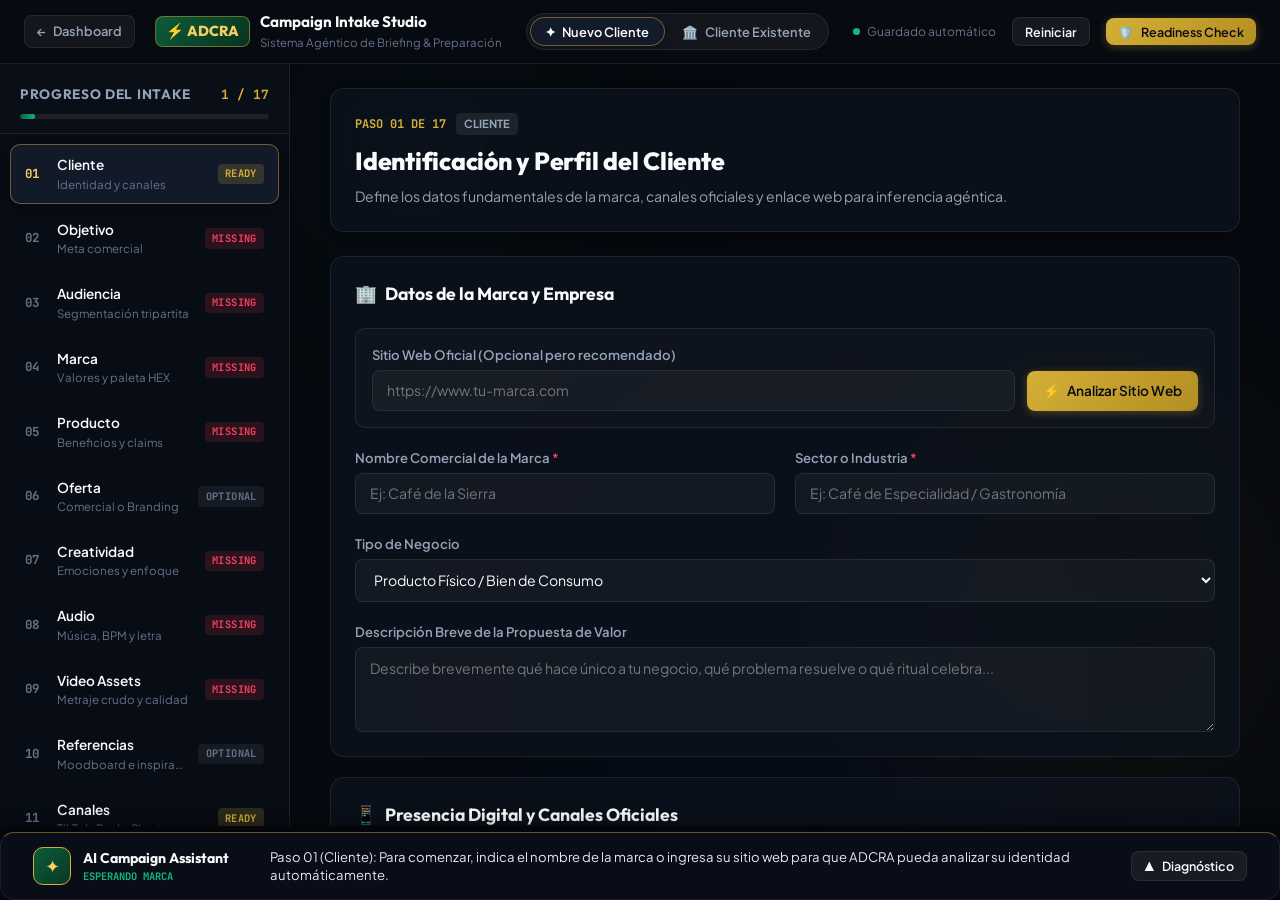
==== web/intake.html @ 102d0109 "feat(adcra): initial release v1.0.0-gold + Campaign Intake Studio FASE UI-01" ====
<!DOCTYPE html>
<html lang="es">
<head>
  <meta charset="UTF-8">
  <meta name="viewport" content="width=device-width, initial-scale=1.0">
  <title>ADCRA — Campaign Intake Studio</title>
  <meta name="description" content="Sistema inteligente de onboarding, briefing y preparación de campañas publicitarias de ADCRA.">
  <link rel="preconnect" href="https://fonts.googleapis.com">
  <link rel="preconnect" href="https://fonts.gstatic.com" crossorigin>
  <link href="https://fonts.googleapis.com/css2?family=Outfit:wght@400;500;600;700;800&family=Plus+Jakarta+Sans:wght@300;400;500;600;700&family=JetBrains+Mono:wght@400;500;600&display=swap" rel="stylesheet">
  <link rel="stylesheet" href="intake.css">
</head>
<body class="intake-body dark-theme">
  <!-- Ambient Glow Effects -->
  <div class="ambient-glow glow-green"></div>
  <div class="ambient-glow glow-gold"></div>
  <div class="ambient-glow glow-blue"></div>

  <!-- Studio Top Navigation Header -->
  <header class="intake-header" id="intakeHeader">
    <div class="header-left">
      <a href="/" class="btn-back-nav" title="Volver al Dashboard Mission Control">
        <span class="btn-icon">←</span> Dashboard
      </a>
      <div class="intake-brand">
        <div class="brand-badge">⚡ ADCRA</div>
        <div class="brand-text">
          <span class="studio-title">Campaign Intake Studio</span>
          <span class="studio-sub">Sistema Agéntico de Briefing & Preparación</span>
        </div>
      </div>
    </div>

    <div class="header-center">
      <div class="mode-selector-pill" id="clientModeSelector">
        <button class="mode-btn active" id="btnModeNewClient" data-mode="NEW_CLIENT">
          <span class="mode-icon">✦</span> Nuevo Cliente
        </button>
        <button class="mode-btn" id="btnModeExistingClient" data-mode="EXISTING_CLIENT">
          <span class="mode-icon">🏛️</span> Cliente Existente
        </button>
      </div>
    </div>

    <div class="header-right">
      <div class="autosave-status autosave-badge" id="autosaveBadge">
        <span class="autosave-dot"></span>
        <span class="autosave-text" id="autosaveText">Guardado automático</span>
      </div>
      <button class="btn btn-secondary btn-sm" id="btnResetDraft" title="Reiniciar borrador actual">
        Reiniciar
      </button>
      <button class="btn btn-primary btn-sm" id="btnPreflightHeader" title="Ejecutar diagnóstico pre-flight">
        <span class="btn-icon">🛡️</span> Readiness Check
      </button>
    </div>
  </header>

  <!-- Main Three-Zone Spatial Layout -->
  <div class="intake-app-container">

    <!-- ZONE 1: CAMPAIGN PROGRESS (SIDEBAR) -->
    <aside class="sidebar-progress campaign-progress" id="sidebarProgress">
      <div class="progress-header">
        <div class="progress-title-row">
          <span class="progress-title">Progreso del Intake</span>
          <span class="progress-count" id="progressStepCount">1 / 17</span>
        </div>
        <div class="progress-bar-track">
          <div class="progress-bar-fill" id="progressBarFill" style="width: 6%;"></div>
        </div>
      </div>

      <!-- 17 Sequential Campaign Steps -->
      <nav class="steps-nav" id="stepsNav">
        <div class="step-item active" data-step="1" id="stepItem1">
          <div class="step-number">01</div>
          <div class="step-info">
            <span class="step-name">Cliente</span>
            <span class="step-sub">Identidad y canales</span>
          </div>
          <span class="step-status status-ready" id="stepBadge1">READY</span>
        </div>

        <div class="step-item" data-step="2" id="stepItem2">
          <div class="step-number">02</div>
          <div class="step-info">
            <span class="step-name">Objetivo</span>
            <span class="step-sub">Meta comercial</span>
          </div>
          <span class="step-status status-missing" id="stepBadge2">MISSING</span>
        </div>

        <div class="step-item" data-step="3" id="stepItem3">
          <div class="step-number">03</div>
          <div class="step-info">
            <span class="step-name">Audiencia</span>
            <span class="step-sub">Segmentación tripartita</span>
          </div>
          <span class="step-status status-missing" id="stepBadge3">MISSING</span>
        </div>

        <div class="step-item" data-step="4" id="stepItem4">
          <div class="step-number">04</div>
          <div class="step-info">
            <span class="step-name">Marca</span>
            <span class="step-sub">Valores y paleta HEX</span>
          </div>
          <span class="step-status status-missing" id="stepBadge4">MISSING</span>
        </div>

        <div class="step-item" data-step="5" id="stepItem5">
          <div class="step-number">05</div>
          <div class="step-info">
            <span class="step-name">Producto</span>
            <span class="step-sub">Beneficios y claims</span>
          </div>
          <span class="step-status status-missing" id="stepBadge5">MISSING</span>
        </div>

        <div class="step-item" data-step="6" id="stepItem6">
          <div class="step-number">06</div>
          <div class="step-info">
            <span class="step-name">Oferta</span>
            <span class="step-sub">Comercial o Branding</span>
          </div>
          <span class="step-status status-optional" id="stepBadge6">OPTIONAL</span>
        </div>

        <div class="step-item" data-step="7" id="stepItem7">
          <div class="step-number">07</div>
          <div class="step-info">
            <span class="step-name">Creatividad</span>
            <span class="step-sub">Emociones y enfoque</span>
          </div>
          <span class="step-status status-missing" id="stepBadge7">MISSING</span>
        </div>

        <div class="step-item" data-step="8" id="stepItem8">
          <div class="step-number">08</div>
          <div class="step-info">
            <span class="step-name">Audio</span>
            <span class="step-sub">Música, BPM y letra</span>
          </div>
          <span class="step-status status-missing" id="stepBadge8">MISSING</span>
        </div>

        <div class="step-item" data-step="9" id="stepItem9">
          <div class="step-number">09</div>
          <div class="step-info">
            <span class="step-name">Video Assets</span>
            <span class="step-sub">Metraje crudo y calidad</span>
          </div>
          <span class="step-status status-missing" id="stepBadge9">MISSING</span>
        </div>

        <div class="step-item" data-step="10" id="stepItem10">
          <div class="step-number">10</div>
          <div class="step-info">
            <span class="step-name">Referencias</span>
            <span class="step-sub">Moodboard e inspiración</span>
          </div>
          <span class="step-status status-optional" id="stepBadge10">OPTIONAL</span>
        </div>

        <div class="step-item" data-step="11" id="stepItem11">
          <div class="step-number">11</div>
          <div class="step-info">
            <span class="step-name">Canales</span>
            <span class="step-sub">TikTok, Reels, Shorts</span>
          </div>
          <span class="step-status status-ready" id="stepBadge11">READY</span>
        </div>

        <div class="step-item" data-step="12" id="stepItem12">
          <div class="step-number">12</div>
          <div class="step-info">
            <span class="step-name">Duración</span>
            <span class="step-sub">15s, 30s o sugerida</span>
          </div>
          <span class="step-status status-ready" id="stepBadge12">READY</span>
        </div>

        <div class="step-item" data-step="13" id="stepItem13">
          <div class="step-number">13</div>
          <div class="step-info">
            <span class="step-name">CTA</span>
            <span class="step-sub">Llamado a la acción</span>
          </div>
          <span class="step-status status-missing" id="stepBadge13">MISSING</span>
        </div>

        <div class="step-item" data-step="14" id="stepItem14">
          <div class="step-number">14</div>
          <div class="step-info">
            <span class="step-name">Restricciones</span>
            <span class="step-sub">Brand safety y legal</span>
          </div>
          <span class="step-status status-optional" id="stepBadge14">OPTIONAL</span>
        </div>

        <div class="step-item" data-step="15" id="stepItem15">
          <div class="step-number">15</div>
          <div class="step-info">
            <span class="step-name">Presupuesto</span>
            <span class="step-sub">Medios e IA (opcional)</span>
          </div>
          <span class="step-status status-optional" id="stepBadge15">OPTIONAL</span>
        </div>

        <div class="step-item" data-step="16" id="stepItem16">
          <div class="step-number">16</div>
          <div class="step-info">
            <span class="step-name">Automatización</span>
            <span class="step-sub">Nivel de autonomía IA</span>
          </div>
          <span class="step-status status-ready" id="stepBadge16">READY</span>
        </div>

        <div class="step-item" data-step="17" id="stepItem17">
          <div class="step-number">17</div>
          <div class="step-info">
            <span class="step-name">Aprobación</span>
            <span class="step-sub">Puntos de control y Readiness</span>
          </div>
          <span class="step-status status-missing" id="stepBadge17">MISSING</span>
        </div>
      </nav>
    </aside>

    <!-- ZONE 2: MAIN WORKSPACE -->
    <main class="main-workspace" id="mainWorkspace">
      <!-- Workspace Header (Dynamic) -->
      <div class="workspace-header glass-panel">
        <div class="step-indicator-row">
          <span class="step-tag" id="currentStepTag">Paso 01 de 17</span>
          <span class="step-category-pill" id="currentCategoryPill">CLIENTE</span>
        </div>
        <h1 class="workspace-title" id="currentStepTitle">Identificación y Perfil del Cliente</h1>
        <p class="workspace-desc" id="currentStepDesc">Define los datos fundamentales de la marca, enlaces web y canales oficiales para iniciar la inferencia agéntica de identidad.</p>
      </div>

      <!-- Step Content Dynamic Container -->
      <div class="step-content-area" id="stepContentArea">
        <!-- Contenido dinámico inyectado por intake.js según el paso activo -->
      </div>

      <!-- Workspace Footer Navigation -->
      <footer class="workspace-footer glass-panel">
        <button class="btn btn-secondary" id="btnStepPrev" disabled>
          <span class="btn-icon">←</span> Anterior
        </button>
        <div class="footer-center-info">
          <span class="info-tag" id="footerStepIndicator">Paso 1: Cliente</span>
        </div>
        <button class="btn btn-primary" id="btnStepNext">
          Siguiente <span class="btn-icon">→</span>
        </button>
      </footer>
    </main>

  </div>

  <!-- ZONE 3: AI CAMPAIGN ASSISTANT (CONTEXTUAL BOTTOM BAR) -->
  <aside class="ai-assistant-bar glass-panel" id="aiAssistantBar">
    <div class="assistant-lead">
      <div class="assistant-avatar">
        <span class="avatar-sparkle">✦</span>
      </div>
      <div class="assistant-label">
        <span class="assistant-title">AI Campaign Assistant</span>
        <span class="assistant-badge" id="assistantBadgeStatus">MONITORING</span>
      </div>
    </div>

    <div class="assistant-message-box" id="assistantMessageBox">
      <p class="assistant-text" id="assistantText">
        Bienvenido al Campaign Intake Studio. Introduce el nombre de la marca o la URL de su sitio web para que ADCRA comience a inferir colores, tono y propuesta de valor automáticamente.
      </p>
    </div>

    <div class="assistant-actions" id="assistantActions">
      <button class="btn btn-secondary btn-sm" id="btnAssistantAction1" style="display: none;">
        Acción Rápida
      </button>
      <button class="btn btn-secondary btn-sm" id="btnToggleAssistantDrawer" title="Ver diagnóstico detallado">
        <span class="btn-icon">▲</span> Diagnóstico
      </button>
    </div>
  </aside>

  <!-- Diagnostic Drawer Overlay (Expandable) -->
  <div class="diagnostic-drawer glass-panel" id="diagnosticDrawer">
    <div class="drawer-header">
      <h3 class="drawer-title">Diagnóstico Agéntico en Tiempo Real</h3>
      <button class="btn-close" id="btnCloseDrawer">&times;</button>
    </div>
    <div class="drawer-body" id="drawerBody">
      <div class="diagnostic-stat-row">
        <div class="diag-stat">
          <span class="stat-num text-emerald" id="diagCountReady">1</span>
          <span class="stat-label">Completados</span>
        </div>
        <div class="diag-stat">
          <span class="stat-num text-gold" id="diagCountWarnings">0</span>
          <span class="stat-label">Advertencias</span>
        </div>
        <div class="diag-stat">
          <span class="stat-num text-rose" id="diagCountBlockers">1</span>
          <span class="stat-label">Bloqueantes</span>
        </div>
      </div>
      <div class="diag-issues-list" id="diagIssuesList">
        <!-- Lista de issues detectados por el asistente -->
      </div>
    </div>
  </div>

  <!-- Toast Notification Container -->
  <div class="toast-container" id="toastContainer"></div>

  <!-- Main JavaScript App -->
  <script src="intake.js"></script>
</body>
</html>
---- web/intake.css ----
/* ==========================================================================
   ADCRA CAMPAIGN INTAKE STUDIO — DESIGN SYSTEM & LAYOUT BASE (FASE UI-01)
   Layout Espacial Tripartito con Glassmorphism Dark-Mode
   ========================================================================== */

:root {
  /* Brand Tokens — ADCRA & Locos Materos */
  --color-mate-green: #0D5C3A;
  --color-mate-light: #168052;
  --color-yerba-gold: #D4AF37;
  --color-gold-bright: #F5D061;
  --color-emerald: #10B981;
  --color-blue: #3B82F6;
  --color-purple: #8B5CF6;
  --color-rose: #F43F5E;
  --color-amber: #F59E0B;

  /* Surfaces & Dark Mode */
  --bg-base: #06090F;
  --bg-surface: rgba(13, 19, 30, 0.75);
  --bg-surface-elevated: rgba(20, 29, 46, 0.85);
  --bg-card: rgba(16, 24, 38, 0.65);
  --border-subtle: rgba(255, 255, 255, 0.08);
  --border-gold: rgba(212, 175, 55, 0.45);
  --border-emerald: rgba(16, 185, 129, 0.4);
  --border-rose: rgba(244, 63, 94, 0.4);

  /* Typography */
  --font-primary: 'Plus Jakarta Sans', -apple-system, BlinkMacSystemFont, sans-serif;
  --font-heading: 'Outfit', sans-serif;
  --font-mono: 'JetBrains Mono', monospace;

  /* Text Colors */
  --text-main: #F8FAFC;
  --text-muted: #94A3B8;
  --text-dim: #64748B;

  /* Shadows & Glassmorphism */
  --glass-blur: blur(16px);
  --glass-blur-deep: blur(24px);
  --shadow-sm: 0 4px 14px rgba(0, 0, 0, 0.35);
  --shadow-md: 0 8px 24px rgba(0, 0, 0, 0.5);

  /* Transitions */
  --transition-fast: 150ms cubic-bezier(0.4, 0, 0.2, 1);
  --transition-base: 250ms cubic-bezier(0.4, 0, 0.2, 1);
}

/* Reset */
*, *::before, *::after {
  box-sizing: border-box;
  margin: 0;
  padding: 0;
}

body.intake-body {
  background-color: var(--bg-base);
  color: var(--text-main);
  font-family: var(--font-primary);
  line-height: 1.5;
  height: 100vh;
  display: flex;
  flex-direction: column;
  overflow: hidden;
  position: relative;
  -webkit-font-smoothing: antialiased;
}

/* Ambient Glow Orbs */
.ambient-glow {
  position: fixed;
  border-radius: 50%;
  filter: blur(120px);
  pointer-events: none;
  z-index: 0;
  opacity: 0.12;
}
.glow-green {
  top: -80px;
  left: 15%;
  width: 450px;
  height: 450px;
  background: radial-gradient(circle, var(--color-mate-green), transparent 70%);
}
.glow-gold {
  top: 40%;
  right: -50px;
  width: 500px;
  height: 500px;
  background: radial-gradient(circle, var(--color-yerba-gold), transparent 70%);
}
.glow-blue {
  bottom: -60px;
  left: 40%;
  width: 550px;
  height: 550px;
  background: radial-gradient(circle, #1E40AF, transparent 70%);
}

/* Glass Panel Utility */
.glass-panel {
  background: var(--bg-surface);
  backdrop-filter: var(--glass-blur);
  -webkit-backdrop-filter: var(--glass-blur);
  border: 1px solid var(--border-subtle);
  border-radius: 14px;
  box-shadow: var(--shadow-sm);
  position: relative;
  z-index: 1;
}

/* ==========================================================================
   TOP BAR / HEADER
   ========================================================================== */
.intake-header {
  height: 64px;
  display: flex;
  align-items: center;
  justify-content: space-between;
  padding: 0 1.5rem;
  background: rgba(8, 12, 18, 0.9);
  backdrop-filter: var(--glass-blur-deep);
  border-bottom: 1px solid var(--border-subtle);
  z-index: 50;
  flex-shrink: 0;
}

.header-left {
  display: flex;
  align-items: center;
  gap: 1.25rem;
}
.btn-back-nav {
  display: inline-flex;
  align-items: center;
  gap: 0.4rem;
  padding: 0.35rem 0.75rem;
  border-radius: 8px;
  background: rgba(255, 255, 255, 0.05);
  border: 1px solid var(--border-subtle);
  color: var(--text-muted);
  text-decoration: none;
  font-size: 0.8rem;
  font-weight: 600;
  transition: all var(--transition-fast);
}
.btn-back-nav:hover {
  background: rgba(255, 255, 255, 0.1);
  color: var(--text-main);
  border-color: rgba(255, 255, 255, 0.2);
}

.intake-brand {
  display: flex;
  align-items: center;
  gap: 0.65rem;
}
.brand-badge {
  background: linear-gradient(135deg, var(--color-mate-green), #07331F);
  border: 1px solid var(--border-gold);
  padding: 0.25rem 0.6rem;
  border-radius: 8px;
  font-family: var(--font-heading);
  font-weight: 800;
  font-size: 0.9rem;
  color: var(--color-gold-bright);
}
.brand-text {
  display: flex;
  flex-direction: column;
}
.studio-title {
  font-family: var(--font-heading);
  font-weight: 700;
  font-size: 0.95rem;
  color: var(--text-main);
}
.studio-sub {
  font-size: 0.72rem;
  color: var(--text-dim);
}

/* Mode Selector Pill */
.mode-selector-pill {
  display: flex;
  background: rgba(255, 255, 255, 0.05);
  border: 1px solid var(--border-subtle);
  border-radius: 30px;
  padding: 3px;
  gap: 3px;
}
.mode-btn {
  background: transparent;
  border: none;
  color: var(--text-muted);
  font-family: var(--font-primary);
  font-size: 0.8rem;
  font-weight: 600;
  padding: 0.35rem 0.9rem;
  border-radius: 20px;
  cursor: pointer;
  display: inline-flex;
  align-items: center;
  gap: 0.4rem;
  transition: all var(--transition-fast);
}
.mode-btn:hover {
  color: var(--text-main);
}
.mode-btn.active {
  background: var(--bg-surface-elevated);
  color: #FFFFFF;
  border: 1px solid var(--border-gold);
  box-shadow: 0 2px 8px rgba(0, 0, 0, 0.3);
}

.header-right {
  display: flex;
  align-items: center;
  gap: 1rem;
}
.autosave-status {
  display: flex;
  align-items: center;
  gap: 0.45rem;
  font-size: 0.75rem;
  color: var(--text-dim);
}
.autosave-dot {
  width: 7px;
  height: 7px;
  border-radius: 50%;
  background-color: var(--color-emerald);
}

/* Buttons */
.btn {
  display: inline-flex;
  align-items: center;
  gap: 0.45rem;
  padding: 0.5rem 1rem;
  border-radius: 8px;
  font-family: var(--font-primary);
  font-size: 0.85rem;
  font-weight: 600;
  cursor: pointer;
  border: none;
  transition: all var(--transition-fast);
  text-decoration: none;
}
.btn-sm {
  padding: 0.35rem 0.75rem;
  font-size: 0.78rem;
}
.btn-primary {
  background: linear-gradient(135deg, var(--color-yerba-gold), #B38E22);
  color: #070A10;
  box-shadow: 0 2px 10px rgba(212, 175, 55, 0.3);
}
.btn-primary:hover {
  transform: translateY(-1px);
  box-shadow: 0 4px 14px rgba(212, 175, 55, 0.45);
}
.btn-secondary {
  background: rgba(255, 255, 255, 0.06);
  color: var(--text-main);
  border: 1px solid var(--border-subtle);
}
.btn-secondary:hover {
  background: rgba(255, 255, 255, 0.1);
  border-color: rgba(255, 255, 255, 0.2);
}

/* ==========================================================================
   THREE-ZONE APP CONTAINER
   ========================================================================== */
.intake-app-container {
  display: flex;
  flex: 1;
  overflow: hidden;
  position: relative;
  z-index: 1;
  padding-bottom: 74px; /* Espacio para la barra del asistente */
}

/* ----------------- ZONE 1: CAMPAIGN PROGRESS SIDEBAR ----------------- */
.sidebar-progress {
  width: 290px;
  background: rgba(10, 15, 24, 0.7);
  backdrop-filter: var(--glass-blur);
  border-right: 1px solid var(--border-subtle);
  display: flex;
  flex-direction: column;
  flex-shrink: 0;
  overflow-y: auto;
}

.progress-header {
  padding: 1.25rem 1.25rem 0.85rem 1.25rem;
  border-bottom: 1px solid var(--border-subtle);
  display: flex;
  flex-direction: column;
  gap: 0.6rem;
  background: rgba(13, 19, 30, 0.4);
}
.progress-title-row {
  display: flex;
  align-items: center;
  justify-content: space-between;
}
.progress-title {
  font-family: var(--font-heading);
  font-weight: 700;
  font-size: 0.85rem;
  text-transform: uppercase;
  letter-spacing: 0.05em;
  color: var(--text-muted);
}
.progress-count {
  font-family: var(--font-mono);
  font-weight: 700;
  font-size: 0.8rem;
  color: var(--color-yerba-gold);
}
.progress-bar-track {
  width: 100%;
  height: 5px;
  background: rgba(255, 255, 255, 0.08);
  border-radius: 5px;
  overflow: hidden;
}
.progress-bar-fill {
  height: 100%;
  background: linear-gradient(90deg, var(--color-mate-green), var(--color-emerald));
  border-radius: 5px;
  transition: width var(--transition-base);
}

.steps-nav {
  display: flex;
  flex-direction: column;
  padding: 0.65rem 0.65rem 2rem 0.65rem;
  gap: 0.25rem;
}
.step-item {
  display: flex;
  align-items: center;
  gap: 0.75rem;
  padding: 0.65rem 0.85rem;
  border-radius: 10px;
  cursor: pointer;
  transition: all var(--transition-fast);
  border: 1px solid transparent;
}
.step-item:hover {
  background: rgba(255, 255, 255, 0.03);
}
.step-item.active {
  background: var(--bg-surface-elevated);
  border-color: var(--border-gold);
  box-shadow: 0 2px 10px rgba(0, 0, 0, 0.3);
}

.step-number {
  font-family: var(--font-mono);
  font-size: 0.78rem;
  font-weight: 700;
  color: var(--text-dim);
  min-width: 20px;
}
.step-item.active .step-number {
  color: var(--color-gold-bright);
}

.step-info {
  display: flex;
  flex-direction: column;
  flex: 1;
  min-width: 0;
}
.step-name {
  font-size: 0.85rem;
  font-weight: 600;
  color: var(--text-main);
  white-space: nowrap;
  overflow: hidden;
  text-overflow: ellipsis;
}
.step-sub {
  font-size: 0.72rem;
  color: var(--text-dim);
  white-space: nowrap;
  overflow: hidden;
  text-overflow: ellipsis;
}

/* Qualitative Step Status Badges */
.step-status {
  font-family: var(--font-mono);
  font-size: 0.65rem;
  font-weight: 700;
  padding: 0.15rem 0.45rem;
  border-radius: 4px;
  letter-spacing: 0.04em;
  flex-shrink: 0;
}
.status-complete, .badge-complete {
  background: rgba(16, 185, 129, 0.18);
  color: var(--color-emerald);
}
.status-ready, .badge-ready {
  background: rgba(212, 175, 55, 0.18);
  color: var(--color-yerba-gold);
}
.status-needs-review, .badge-needs-review, .badge-needs_review {
  background: rgba(245, 158, 11, 0.18);
  color: var(--color-amber);
}
.status-missing, .badge-missing {
  background: rgba(244, 63, 94, 0.15);
  color: var(--color-rose);
}
.status-optional, .badge-optional {
  background: rgba(255, 255, 255, 0.06);
  color: var(--text-dim);
}

/* ----------------- ZONE 2: MAIN WORKSPACE ----------------- */
.main-workspace {
  flex: 1;
  display: flex;
  flex-direction: column;
  overflow-y: auto;
  padding: 1.5rem 2.5rem;
  gap: 1.5rem;
}

.workspace-header {
  padding: 1.5rem;
  display: flex;
  flex-direction: column;
  gap: 0.45rem;
}
.step-indicator-row {
  display: flex;
  align-items: center;
  gap: 0.6rem;
}
.step-tag {
  font-family: var(--font-mono);
  font-size: 0.75rem;
  font-weight: 700;
  color: var(--color-yerba-gold);
  text-transform: uppercase;
}
.step-category-pill {
  font-size: 0.7rem;
  font-weight: 700;
  padding: 0.15rem 0.5rem;
  border-radius: 4px;
  background: rgba(255, 255, 255, 0.08);
  color: var(--text-muted);
}

.workspace-title {
  font-family: var(--font-heading);
  font-size: 1.55rem;
  font-weight: 800;
  letter-spacing: -0.01em;
}
.workspace-desc {
  font-size: 0.88rem;
  color: var(--text-muted);
  max-width: 820px;
  line-height: 1.5;
}

/* Step Content Container */
.step-content-area {
  flex: 1;
  display: flex;
  flex-direction: column;
  gap: 1.25rem;
}

/* Workspace Footer */
.workspace-footer {
  padding: 1rem 1.5rem;
  display: flex;
  align-items: center;
  justify-content: space-between;
  margin-top: auto;
}
.footer-center-info {
  font-family: var(--font-mono);
  font-size: 0.8rem;
  color: var(--text-dim);
}

/* Form Controls & Styling */
.form-section {
  background: var(--bg-surface);
  backdrop-filter: var(--glass-blur);
  border: 1px solid var(--border-subtle);
  border-radius: 14px;
  padding: 1.5rem;
  display: flex;
  flex-direction: column;
  gap: 1.25rem;
}
.form-section-title {
  font-family: var(--font-heading);
  font-size: 1.1rem;
  font-weight: 700;
  display: flex;
  align-items: center;
  gap: 0.5rem;
}
.form-grid-2 {
  display: grid;
  grid-template-columns: 1fr 1fr;
  gap: 1.25rem;
}
.form-group {
  display: flex;
  flex-direction: column;
  gap: 0.35rem;
}
.form-label {
  font-size: 0.82rem;
  font-weight: 600;
  color: var(--text-muted);
}
.form-label .required {
  color: var(--color-rose);
}
.form-input, .form-select, .form-textarea {
  background: rgba(255, 255, 255, 0.04);
  border: 1px solid var(--border-subtle);
  border-radius: 8px;
  padding: 0.65rem 0.9rem;
  color: var(--text-main);
  font-family: var(--font-primary);
  font-size: 0.88rem;
  transition: border-color var(--transition-fast);
}
.form-input:focus, .form-select:focus, .form-textarea:focus {
  outline: none;
  border-color: var(--color-yerba-gold);
  background: rgba(255, 255, 255, 0.07);
}
.form-textarea {
  min-height: 85px;
  resize: vertical;
}

/* Card Selection Grids */
.selection-grid {
  display: grid;
  grid-template-columns: repeat(auto-fill, minmax(180px, 1fr));
  gap: 0.85rem;
}
.choice-card {
  background: rgba(255, 255, 255, 0.03);
  border: 1px solid var(--border-subtle);
  border-radius: 10px;
  padding: 1rem;
  cursor: pointer;
  display: flex;
  flex-direction: column;
  gap: 0.35rem;
  transition: all var(--transition-fast);
}
.choice-card:hover {
  background: rgba(255, 255, 255, 0.06);
  border-color: rgba(212, 175, 55, 0.4);
}
.choice-card.selected {
  background: rgba(212, 175, 55, 0.12);
  border-color: var(--color-yerba-gold);
  box-shadow: 0 2px 10px rgba(212, 175, 55, 0.2);
}
.choice-card-icon {
  font-size: 1.4rem;
}
.choice-card-title {
  font-weight: 700;
  font-size: 0.9rem;
}
.choice-card-sub {
  font-size: 0.75rem;
  color: var(--text-dim);
}

/* ----------------- ZONE 3: AI CAMPAIGN ASSISTANT BAR ----------------- */
.ai-assistant-bar {
  position: fixed;
  bottom: 0;
  left: 0;
  right: 0;
  height: 68px;
  background: rgba(10, 15, 24, 0.92);
  backdrop-filter: var(--glass-blur-deep);
  border-top: 1px solid var(--border-gold);
  display: flex;
  align-items: center;
  justify-content: space-between;
  padding: 0 2rem;
  z-index: 100;
  box-shadow: 0 -4px 20px rgba(0, 0, 0, 0.6);
}

.assistant-lead {
  display: flex;
  align-items: center;
  gap: 0.75rem;
}
.assistant-avatar {
  width: 38px;
  height: 38px;
  border-radius: 10px;
  background: linear-gradient(135deg, var(--color-mate-green), #083823);
  border: 1px solid var(--color-yerba-gold);
  display: flex;
  align-items: center;
  justify-content: center;
  color: var(--color-gold-bright);
  font-size: 1.1rem;
}
.avatar-sparkle {
  animation: pulse-sparkle 2.5s infinite;
}
@keyframes pulse-sparkle {
  0%, 100% { transform: scale(1); opacity: 0.8; }
  50% { transform: scale(1.15); opacity: 1; }
}

.assistant-label {
  display: flex;
  flex-direction: column;
}
.assistant-title {
  font-family: var(--font-heading);
  font-weight: 700;
  font-size: 0.88rem;
  color: var(--text-main);
}
.assistant-badge {
  font-family: var(--font-mono);
  font-size: 0.65rem;
  font-weight: 700;
  color: var(--color-emerald);
}

.assistant-message-box {
  flex: 1;
  max-width: 820px;
  margin: 0 1.5rem;
}
.assistant-text {
  font-size: 0.82rem;
  color: #E2E8F0;
  line-height: 1.4;
}

.assistant-actions {
  display: flex;
  align-items: center;
  gap: 0.75rem;
}

/* Expandable Diagnostic Drawer */
.diagnostic-drawer {
  position: fixed;
  bottom: 68px;
  right: 2rem;
  width: 440px;
  max-height: 480px;
  background: var(--bg-surface-elevated);
  backdrop-filter: var(--glass-blur-deep);
  border: 1px solid var(--border-gold);
  border-radius: 14px 14px 0 0;
  display: none;
  flex-direction: column;
  z-index: 99;
  box-shadow: 0 -8px 24px rgba(0, 0, 0, 0.7);
  animation: slideUp 200ms ease-out;
}
.diagnostic-drawer.open {
  display: flex;
}
@keyframes slideUp {
  from { transform: translateY(20px); opacity: 0; }
  to { transform: translateY(0); opacity: 1; }
}
.drawer-header {
  display: flex;
  align-items: center;
  justify-content: space-between;
  padding: 1rem 1.25rem;
  border-bottom: 1px solid var(--border-subtle);
}
.drawer-title {
  font-family: var(--font-heading);
  font-size: 0.95rem;
  font-weight: 700;
}
.drawer-body {
  padding: 1.25rem;
  overflow-y: auto;
  display: flex;
  flex-direction: column;
  gap: 1rem;
}
.diagnostic-stat-row {
  display: grid;
  grid-template-columns: 1fr 1fr 1fr;
  gap: 0.5rem;
}
.diag-stat {
  background: rgba(255, 255, 255, 0.04);
  padding: 0.75rem;
  border-radius: 8px;
  display: flex;
  flex-direction: column;
  align-items: center;
}
.stat-num {
  font-family: var(--font-heading);
  font-size: 1.4rem;
  font-weight: 800;
}
.stat-label {
  font-size: 0.7rem;
  color: var(--text-dim);
  text-transform: uppercase;
}
.text-rose { color: var(--color-rose); }
.text-gold { color: var(--color-yerba-gold); }
.text-emerald { color: var(--color-emerald); }

.diag-issues-list {
  display: flex;
  flex-direction: column;
  gap: 0.65rem;
}
.diag-issue-item {
  display: flex;
  align-items: flex-start;
  gap: 0.5rem;
  padding: 0.6rem 0.75rem;
  border-radius: 8px;
  background: rgba(255, 255, 255, 0.03);
  font-size: 0.78rem;
}
.diag-issue-item.blocker {
  border-left: 3px solid var(--color-rose);
}
.diag-issue-item.warning {
  border-left: 3px solid var(--color-amber);
}

/* Toast Notification */
.toast-container {
  position: fixed;
  top: 74px;
  right: 2rem;
  z-index: 2000;
  display: flex;
  flex-direction: column;
  gap: 0.5rem;
}
.toast {
  background: var(--bg-surface-elevated);
  border: 1px solid var(--color-yerba-gold);
  color: #FFF;
  padding: 0.75rem 1.25rem;
  border-radius: 8px;
  box-shadow: var(--shadow-md);
  font-size: 0.85rem;
  font-weight: 600;
  animation: toastSlide 200ms ease-out;
}
@keyframes toastSlide {
  from { transform: translateX(100%); opacity: 0; }
  to { transform: translateX(0); opacity: 1; }
}

/* Responsive */
@media (max-width: 1024px) {
  .sidebar-progress {
    width: 240px;
  }
  .main-workspace {
    padding: 1.25rem;
  }
}
@media (max-width: 768px) {
  .intake-app-container {
    flex-direction: column;
  }
  .sidebar-progress {
    width: 100%;
    height: 180px;
    border-right: none;
    border-bottom: 1px solid var(--border-subtle);
  }
}
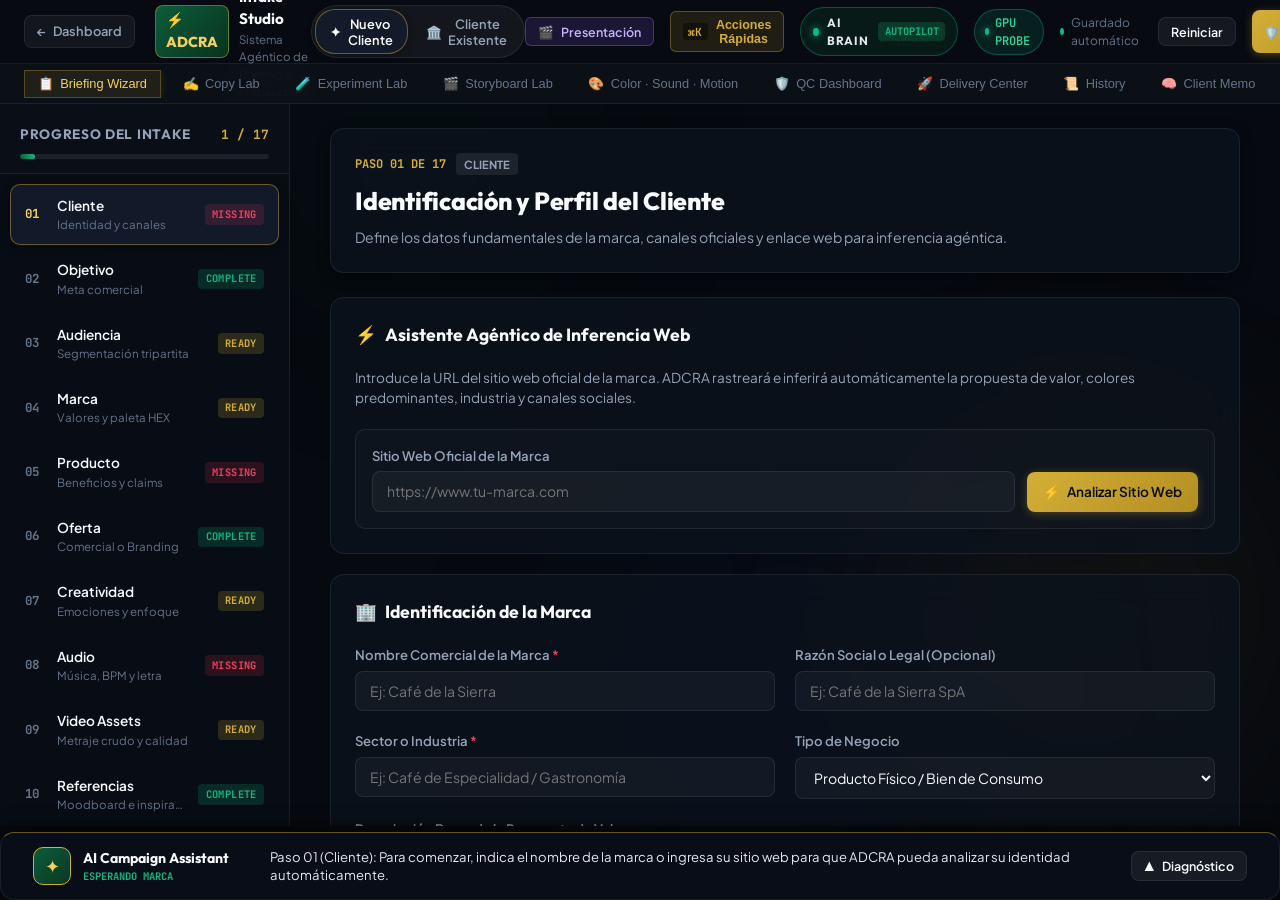
==== commit fc8f961b: "feat(ai-brain): implement ADCRA AI Brain & Agentic Infrastructure Layer v1.0 - Core AI Layer (adcra/" ====
--- a/web/intake.html
+++ b/web/intake.html
@@ -43,6 +43,21 @@
     </div>
 
     <div class="header-right">
+      <button class="btn btn-presentation-view" id="btnPresentationView" title="Abrir Modo Presentación de Campaña">
+        <span class="btn-icon">🎬</span> Presentación
+      </button>
+      <button class="btn-cmd-palette" id="btnCmdPalette" title="Abrir Command Palette (Ctrl+K)">
+        <span class="cmd-shortcut-key">⌘K</span> Acciones Rápidas
+      </button>
+      <div class="ai-brain-pill" id="aiBrainPill" title="Abrir AI Brain Control Center">
+        <span class="brain-dot"></span>
+        <span class="brain-label">AI BRAIN</span>
+        <span class="brain-badge-mode" id="aiBrainModeBadge">AUTOPILOT</span>
+      </div>
+      <div class="hardware-pill" id="btnHardwareStatus" title="Aceleración de Hardware y Motor de Video">
+        <span class="status-dot"></span>
+        <span id="hardwareStatusText">GPU PROBE</span>
+      </div>
       <div class="autosave-status autosave-badge" id="autosaveBadge">
         <span class="autosave-dot"></span>
         <span class="autosave-text" id="autosaveText">Guardado automático</span>
@@ -55,6 +70,45 @@
       </button>
     </div>
   </header>
+
+  <!-- Studio Modules Subnavigation Ribbon -->
+  <nav class="studio-subnav" id="studioSubnav">
+    <div class="subnav-container">
+      <button class="subnav-tab active" id="tabWizard" data-view="wizard">
+        <span class="tab-icon">📋</span> Briefing Wizard
+      </button>
+      <button class="subnav-tab" id="tabCopyLab" data-view="copylab">
+        <span class="tab-icon">✍️</span> Copy Lab
+      </button>
+      <button class="subnav-tab" id="tabExperiments" data-view="experiments">
+        <span class="tab-icon">🧪</span> Experiment Lab
+      </button>
+      <button class="subnav-tab" id="tabStoryboard" data-view="storyboard">
+        <span class="tab-icon">🎬</span> Storyboard Lab
+      </button>
+      <button class="subnav-tab" id="tabAesthetics" data-view="aesthetics">
+        <span class="tab-icon">🎨</span> Color · Sound · Motion
+      </button>
+      <button class="subnav-tab" id="tabQCDashboard" data-view="qcdashboard">
+        <span class="tab-icon">🛡️</span> QC Dashboard
+      </button>
+      <button class="subnav-tab" id="tabDelivery" data-view="delivery">
+        <span class="tab-icon">🚀</span> Delivery Center
+      </button>
+      <button class="subnav-tab" id="tabHistory" data-view="history">
+        <span class="tab-icon">📜</span> History
+      </button>
+      <button class="subnav-tab" id="tabMemory" data-view="memory">
+        <span class="tab-icon">🧠</span> Client Memory
+      </button>
+      <button class="subnav-tab" id="tabContracts" data-view="contracts">
+        <span class="tab-icon">🔒</span> Data Contracts
+      </button>
+      <button class="subnav-tab" id="tabPipeline" data-view="pipeline">
+        <span class="tab-icon">⚡</span> Pipeline Release
+      </button>
+    </div>
+  </nav>
 
   <!-- Main Three-Zone Spatial Layout -->
   <div class="intake-app-container">
@@ -252,6 +306,12 @@
         </button>
         <div class="footer-center-info">
           <span class="info-tag" id="footerStepIndicator">Paso 1: Cliente</span>
+          <button class="btn btn-secondary btn-sm" id="btnQuickSaveDraft" title="Guardar borrador ahora (Ctrl+S)">
+            <span class="btn-icon">💾</span> Guardar
+          </button>
+          <span class="keyboard-hint-pill" title="Atajos: Alt+→ (Siguiente), Alt+← (Anterior), Ctrl+S (Guardar), Alt+D (Diagnóstico)">
+            ⌨️ Alt + ← / →
+          </span>
         </div>
         <button class="btn btn-primary" id="btnStepNext">
           Siguiente <span class="btn-icon">→</span>
@@ -321,5 +381,153 @@
 
   <!-- Main JavaScript App -->
   <script src="intake.js"></script>
+
+  <!-- ==========================================================================
+       MODAL: COMMAND PALETTE (CTRL+K / CMD+K)
+       ========================================================================== -->
+  <div class="cmd-palette-backdrop" id="cmdPaletteModal" style="display: none;">
+    <div class="cmd-palette-box">
+      <div class="cmd-palette-search">
+        <span class="cmd-search-icon">⚡</span>
+        <input type="text" id="cmdPaletteInput" placeholder="Escribe una orden creativa o busca una acción... (ej. Crear concepto, Generar copy)" autocomplete="off" />
+        <span class="cmd-shortcut-hint">ESC para cerrar</span>
+      </div>
+      <div class="cmd-palette-results" id="cmdPaletteResults">
+        <!-- Llenado dinámicamente -->
+      </div>
+      <div class="cmd-palette-footer">
+        <span>Navega con <b>↑</b> <b>↓</b> y ejecuta con <b>ENTER</b></span>
+        <span id="cmdPaletteBrainStatus">● AI Brain: Conectado (Auto)</span>
+      </div>
+    </div>
+  </div>
+
+  <!-- ==========================================================================
+       MODAL: AI BRAIN CONTROL CENTER
+       ========================================================================== -->
+  <div class="ai-brain-modal-backdrop" id="aiBrainControlModal" style="display: none;">
+    <div class="ai-brain-modal">
+      <div class="ai-modal-header">
+        <div class="ai-modal-title">
+          <span class="brain-large-icon">🧠</span>
+          <div>
+            <h3>ADCRA AI Brain Control Center</h3>
+            <p class="ai-modal-subtitle">Gobernanza de Modelos, Adaptadores Agénticos y Costos</p>
+          </div>
+        </div>
+        <button class="ai-modal-close" id="btnCloseAiBrainModal">✕</button>
+      </div>
+      <div class="ai-modal-body">
+        <div class="ai-brain-grid">
+          <!-- Card 1: Proveedores -->
+          <div class="ai-control-card">
+            <div class="card-title-row">
+              <h4>Proveedores de IA</h4>
+              <span class="badge badge-emerald" id="aiProvidersActiveCount">Activo</span>
+            </div>
+            <div class="providers-compact-list" id="aiProvidersList">
+              <div class="provider-item">
+                <span class="prov-name">ADCRA Mock Engine</span>
+                <span class="badge badge-emerald">CONECTADO</span>
+              </div>
+              <div class="provider-item">
+                <span class="prov-name">Google Gemini (2.5 Pro/Flash)</span>
+                <span class="badge badge-gold" id="badgeGemini">STANDBY</span>
+              </div>
+              <div class="provider-item">
+                <span class="prov-name">Anthropic Claude (3.5 Sonnet)</span>
+                <span class="badge badge-gold" id="badgeAnthropic">STANDBY</span>
+              </div>
+              <div class="provider-item">
+                <span class="prov-name">OpenAI (GPT-4o / o1)</span>
+                <span class="badge badge-gold" id="badgeOpenAI">STANDBY</span>
+              </div>
+              <div class="provider-item">
+                <span class="prov-name">OpenRouter Multi-Model</span>
+                <span class="badge badge-gold" id="badgeOpenRouter">STANDBY</span>
+              </div>
+            </div>
+          </div>
+
+          <!-- Card 2: Perfil y Autonomía -->
+          <div class="ai-control-card">
+            <div class="card-title-row">
+              <h4>Perfil & Autonomía</h4>
+            </div>
+            <div class="form-group" style="margin-bottom: 1rem;">
+              <label style="font-size: 0.8rem; color: var(--text-dim); display: block; margin-bottom: 0.25rem;">Perfil de Director Activo:</label>
+              <select id="aiProfileSelect" class="form-input" style="width: 100%;">
+                <option value="creative_director">Creative Director (Narrativa & Estética)</option>
+                <option value="strategist">Brand Strategist (Objetivos & Audiencia)</option>
+                <option value="copywriter">Creative Copywriter (Titulares & Guiones)</option>
+                <option value="storyboard_director">Storyboard Director (Cinematografía)</option>
+                <option value="qc_director">QC & Compliance Director (Auditoría Técnica)</option>
+              </select>
+            </div>
+            <div class="form-group">
+              <label style="font-size: 0.8rem; color: var(--text-dim); display: block; margin-bottom: 0.25rem;">Nivel de Autonomía:</label>
+              <div class="autonomy-btn-group">
+                <button class="btn-autonomy" data-mode="assist">Assist</button>
+                <button class="btn-autonomy active" data-mode="autopilot">Autopilot</button>
+                <button class="btn-autonomy" data-mode="autonomous">Autonomous</button>
+              </div>
+              <p class="autonomy-explainer" id="autonomyExplainer">
+                Autopilot: Resuelve tareas creativas y técnicas de forma autónoma. Se detiene ante acciones críticas de publicación o gasto financiero.
+              </p>
+            </div>
+          </div>
+
+          <!-- Card 3: Cost Ledger -->
+          <div class="ai-control-card">
+            <div class="card-title-row">
+              <h4>AI Cost Ledger (Uso Real)</h4>
+              <span class="badge badge-blue font-mono" id="aiLedgerPeriod">30 Días</span>
+            </div>
+            <div class="cost-stats-container">
+              <div class="cost-stat-box">
+                <span class="cost-stat-label">Gasto Total</span>
+                <span class="cost-stat-val font-mono" id="aiCostLedgerTotal">bash.0004</span>
+              </div>
+              <div class="cost-stat-box">
+                <span class="cost-stat-label">Tokens Procesados</span>
+                <span class="cost-stat-val font-mono" id="aiCostLedgerTokens">1,159</span>
+              </div>
+              <div class="cost-stat-box">
+                <span class="cost-stat-label">Llamadas Agénticas</span>
+                <span class="cost-stat-val font-mono" id="aiCostLedgerCalls">2</span>
+              </div>
+            </div>
+            <div class="pending-approvals-box" id="pendingApprovalsContainer">
+              <span style="font-size: 0.75rem; color: var(--color-emerald);">✓ Sin acciones pendientes de aprobación humana</span>
+            </div>
+          </div>
+        </div>
+      </div>
+    </div>
+  </div>
+
+
+  <!-- ==========================================================================
+       MODAL: CREATIVE DIRECTOR PRESENTATION VIEW (CLIENT PRESENTATION DECK)
+       ========================================================================== -->
+  <div class="presentation-modal-backdrop" id="presentationViewModal" style="display: none;">
+    <div class="presentation-modal">
+      <div class="presentation-header">
+        <div class="presentation-title-area">
+          <span class="pres-badge">⚡ ADCRA CREATIVE DIRECTOR DECK</span>
+          <h2 id="presCampaignTitle">Locos Materos — ¿Dónde estás tú? Está tu mate</h2>
+          <p class="pres-concept-sub" id="presCampaignConcept">Donde estés, tu mate te acompaña. Y cuando hay mate, hay gente.</p>
+        </div>
+        <div class="presentation-actions">
+          <button class="btn btn-secondary btn-sm" onclick="window.print()">🖨️ Imprimir / PDF</button>
+          <button class="presentation-close" id="btnClosePresentationModal">✕</button>
+        </div>
+      </div>
+      <div class="presentation-body" id="presentationContent">
+        <!-- Renderizado dinámicamente con las 6 secciones ejecutivas -->
+      </div>
+    </div>
+  </div>
+
 </body>
 </html>
--- a/web/intake.css
+++ b/web/intake.css
@@ -475,12 +475,23 @@
   line-height: 1.5;
 }
 
-/* Step Content Container */
+/* Step Content Container & Transitions */
 .step-content-area {
   flex: 1;
   display: flex;
   flex-direction: column;
   gap: 1.25rem;
+  transition: opacity 0.22s cubic-bezier(0.16, 1, 0.3, 1), transform 0.22s cubic-bezier(0.16, 1, 0.3, 1);
+}
+
+.step-transition-enter {
+  opacity: 0;
+  transform: translateY(8px);
+}
+
+.step-transition-active {
+  opacity: 1;
+  transform: translateY(0);
 }
 
 /* Workspace Footer */
@@ -490,11 +501,26 @@
   align-items: center;
   justify-content: space-between;
   margin-top: auto;
+  gap: 1rem;
 }
 .footer-center-info {
+  display: flex;
+  align-items: center;
+  gap: 0.75rem;
   font-family: var(--font-mono);
   font-size: 0.8rem;
   color: var(--text-dim);
+}
+.keyboard-hint-pill {
+  font-size: 0.68rem;
+  padding: 0.2rem 0.5rem;
+  border-radius: 6px;
+  background: rgba(255, 255, 255, 0.04);
+  border: 1px solid var(--border-subtle);
+  color: var(--text-dim);
+  display: inline-flex;
+  align-items: center;
+  gap: 4px;
 }
 
 /* Form Controls & Styling */
@@ -806,3 +832,3723 @@
     border-bottom: 1px solid var(--border-subtle);
   }
 }
+
+/* ----------------- CAMPAIGN WIZARD COMPONENTS (FASE UI-02) ----------------- */
+.chip-group {
+  display: flex;
+  flex-wrap: wrap;
+  gap: 0.5rem;
+  margin-top: 0.25rem;
+}
+.chip-pill {
+  padding: 0.4rem 0.85rem;
+  border-radius: 20px;
+  background: rgba(255, 255, 255, 0.04);
+  border: 1px solid var(--border-subtle);
+  color: var(--text-muted);
+  font-size: 0.82rem;
+  font-weight: 500;
+  cursor: pointer;
+  user-select: none;
+  transition: all var(--transition-fast);
+  display: inline-flex;
+  align-items: center;
+  gap: 0.4rem;
+}
+.chip-pill:hover {
+  background: rgba(255, 255, 255, 0.08);
+  border-color: rgba(212, 175, 55, 0.3);
+  color: #FFF;
+}
+.chip-pill.active {
+  background: rgba(16, 185, 129, 0.15);
+  border-color: var(--color-emerald);
+  color: #FFF;
+}
+.chip-pill.active.gold {
+  background: rgba(212, 175, 55, 0.18);
+  border-color: var(--color-yerba-gold);
+  color: #FFF;
+}
+
+/* Color Pickers */
+.color-picker-grid {
+  display: grid;
+  grid-template-columns: repeat(auto-fit, minmax(180px, 1fr));
+  gap: 1rem;
+}
+.color-picker-cell {
+  display: flex;
+  align-items: center;
+  gap: 0.75rem;
+  padding: 0.75rem 1rem;
+  border-radius: 10px;
+  background: rgba(255, 255, 255, 0.03);
+  border: 1px solid var(--border-subtle);
+}
+.color-input-swatch {
+  -webkit-appearance: none;
+  -moz-appearance: none;
+  appearance: none;
+  width: 36px;
+  height: 36px;
+  border: none;
+  border-radius: 8px;
+  cursor: pointer;
+  background: none;
+}
+.color-input-swatch::-webkit-color-swatch-wrapper {
+  padding: 0;
+}
+.color-input-swatch::-webkit-color-swatch {
+  border: 1px solid rgba(255, 255, 255, 0.2);
+  border-radius: 8px;
+}
+
+/* Waveform Mock */
+.waveform-box {
+  background: rgba(0, 0, 0, 0.4);
+  border: 1px solid var(--border-subtle);
+  border-radius: 10px;
+  padding: 1.25rem;
+  display: flex;
+  flex-direction: column;
+  gap: 0.75rem;
+}
+.waveform-bars {
+  display: flex;
+  align-items: flex-end;
+  gap: 3px;
+  height: 60px;
+  overflow: hidden;
+}
+.waveform-bar {
+  flex: 1;
+  background: linear-gradient(180deg, var(--color-emerald), var(--color-mate-green));
+  border-radius: 2px;
+  min-width: 3px;
+  transition: height 0.2s ease;
+}
+
+/* Blueprint Card */
+.blueprint-card {
+  background: rgba(13, 92, 58, 0.06);
+  border: 1px solid var(--border-gold);
+  border-radius: 14px;
+  padding: 1.5rem;
+  display: flex;
+  flex-direction: column;
+  gap: 1rem;
+}
+.blueprint-header {
+  display: flex;
+  align-items: center;
+  justify-content: space-between;
+  border-bottom: 1px solid rgba(212, 175, 55, 0.2);
+  padding-bottom: 0.75rem;
+}
+.blueprint-title {
+  font-family: var(--font-heading);
+  font-size: 1.2rem;
+  font-weight: 700;
+  color: var(--color-gold-bright);
+}
+.blueprint-grid {
+  display: grid;
+  grid-template-columns: repeat(auto-fit, minmax(220px, 1fr));
+  gap: 1rem;
+}
+.blueprint-item {
+  display: flex;
+  flex-direction: column;
+  gap: 0.2rem;
+}
+.blueprint-label {
+  font-size: 0.72rem;
+  text-transform: uppercase;
+  color: var(--text-dim);
+  font-family: var(--font-mono);
+}
+.blueprint-value {
+  font-size: 0.9rem;
+  font-weight: 600;
+  color: #FFF;
+}
+
+/* ----------------- CLIENT ONBOARDING COMPONENTS (FASE UI-03) ----------------- */
+.clients-grid {
+  display: grid;
+  grid-template-columns: repeat(auto-fill, minmax(280px, 1fr));
+  gap: 1.25rem;
+  margin-top: 1rem;
+}
+.client-card {
+  background: var(--bg-surface);
+  border: 1px solid var(--border-subtle);
+  border-radius: 12px;
+  padding: 1.25rem;
+  cursor: pointer;
+  display: flex;
+  flex-direction: column;
+  gap: 0.85rem;
+  transition: all var(--transition-fast);
+  position: relative;
+  overflow: hidden;
+}
+.client-card:hover {
+  background: rgba(255, 255, 255, 0.05);
+  border-color: rgba(212, 175, 55, 0.4);
+  transform: translateY(-2px);
+}
+.client-card.selected {
+  background: rgba(13, 92, 58, 0.15);
+  border-color: var(--color-yerba-gold);
+  box-shadow: 0 4px 20px rgba(212, 175, 55, 0.15);
+}
+.client-card.selected::before {
+  content: '✓ SELECCIONADO';
+  position: absolute;
+  top: 10px;
+  right: 10px;
+  font-family: var(--font-mono);
+  font-size: 0.65rem;
+  font-weight: 700;
+  color: var(--color-emerald);
+  background: rgba(16, 185, 129, 0.12);
+  padding: 0.15rem 0.45rem;
+  border-radius: 4px;
+  border: 1px solid rgba(16, 185, 129, 0.3);
+}
+.client-card-header {
+  display: flex;
+  align-items: center;
+  gap: 0.85rem;
+}
+.client-avatar {
+  width: 44px;
+  height: 44px;
+  border-radius: 10px;
+  background: linear-gradient(135deg, rgba(212, 175, 55, 0.2), rgba(13, 92, 58, 0.4));
+  border: 1px solid var(--border-gold);
+  display: flex;
+  align-items: center;
+  justify-content: center;
+  font-size: 1.6rem;
+}
+.client-name-title {
+  font-family: var(--font-heading);
+  font-size: 1.05rem;
+  font-weight: 700;
+  color: #FFF;
+}
+.client-industry-sub {
+  font-size: 0.78rem;
+  color: var(--text-dim);
+}
+.client-metrics {
+  display: flex;
+  align-items: center;
+  gap: 0.75rem;
+  padding: 0.6rem 0.75rem;
+  border-radius: 8px;
+  background: rgba(0, 0, 0, 0.25);
+  font-size: 0.75rem;
+  color: var(--text-muted);
+}
+.client-palette-row {
+  display: flex;
+  align-items: center;
+  gap: 0.4rem;
+}
+.client-swatch {
+  width: 18px;
+  height: 18px;
+  border-radius: 4px;
+  border: 1px solid rgba(255, 255, 255, 0.2);
+}
+
+/* Active Client Memory Banner */
+.client-memory-banner {
+  background: rgba(212, 175, 55, 0.07);
+  border: 1px solid var(--border-gold);
+  border-radius: 14px;
+  padding: 1.5rem;
+  display: flex;
+  flex-direction: column;
+  gap: 1.1rem;
+}
+.client-memory-header {
+  display: flex;
+  align-items: center;
+  justify-content: space-between;
+  flex-wrap: wrap;
+  gap: 0.75rem;
+}
+.memory-pills-row {
+  display: flex;
+  flex-wrap: wrap;
+  gap: 0.5rem;
+}
+.memory-pill {
+  font-family: var(--font-mono);
+  font-size: 0.72rem;
+  font-weight: 600;
+  padding: 0.25rem 0.65rem;
+  border-radius: 6px;
+  background: rgba(255, 255, 255, 0.04);
+  border: 1px solid var(--border-subtle);
+  color: var(--text-muted);
+  display: inline-flex;
+  align-items: center;
+  gap: 5px;
+}
+.memory-pill.gold {
+  background: rgba(212, 175, 55, 0.12);
+  border-color: var(--color-yerba-gold);
+  color: var(--color-gold-bright);
+}
+.memory-pill.emerald {
+  background: rgba(16, 185, 129, 0.12);
+  border-color: var(--color-emerald);
+  color: #10B981;
+}
+
+/* AI Web Inference Preview Drawer / Card */
+.inference-preview-card {
+  background: rgba(16, 185, 129, 0.06);
+  border: 1px solid rgba(16, 185, 129, 0.35);
+  border-radius: 12px;
+  padding: 1.25rem;
+  display: flex;
+  flex-direction: column;
+  gap: 1rem;
+  animation: fadeIn 0.25s ease-out;
+}
+@keyframes fadeIn {
+  from { opacity: 0; transform: translateY(6px); }
+  to { opacity: 1; transform: translateY(0); }
+}
+.inference-header {
+  display: flex;
+  align-items: center;
+  justify-content: space-between;
+}
+.inference-badge-ai {
+  font-family: var(--font-mono);
+  font-size: 0.7rem;
+  font-weight: 700;
+  padding: 0.2rem 0.55rem;
+  border-radius: 4px;
+  background: rgba(16, 185, 129, 0.18);
+  border: 1px solid var(--color-emerald);
+  color: #10B981;
+  display: inline-flex;
+  align-items: center;
+  gap: 4px;
+}
+.inference-grid {
+  display: grid;
+  grid-template-columns: repeat(auto-fit, minmax(200px, 1fr));
+  gap: 0.85rem;
+}
+.inference-field {
+  display: flex;
+  flex-direction: column;
+  gap: 0.2rem;
+}
+.inference-label {
+  font-size: 0.72rem;
+  text-transform: uppercase;
+  color: var(--text-dim);
+  font-family: var(--font-mono);
+}
+.inference-val {
+  font-size: 0.88rem;
+  font-weight: 600;
+  color: #FFF;
+}
+.inference-actions {
+  display: flex;
+  gap: 0.75rem;
+  align-items: center;
+  justify-content: flex-end;
+  border-top: 1px solid rgba(255, 255, 255, 0.08);
+  padding-top: 0.85rem;
+}
+
+/* ----------------- BRAND INTAKE COMPONENTS (FASE UI-04) ----------------- */
+.brand-dropzone {
+  border: 2px dashed rgba(212, 175, 55, 0.35);
+  background: rgba(212, 175, 55, 0.03);
+  border-radius: 12px;
+  padding: 2rem 1.5rem;
+  text-align: center;
+  cursor: pointer;
+  transition: all var(--transition-fast);
+  display: flex;
+  flex-direction: column;
+  align-items: center;
+  justify-content: center;
+  gap: 0.5rem;
+}
+.brand-dropzone:hover, .brand-dropzone.dragover {
+  border-color: var(--color-yerba-gold);
+  background: rgba(212, 175, 55, 0.08);
+  transform: translateY(-2px);
+}
+.brand-dropzone-icon {
+  font-size: 2.2rem;
+  color: var(--color-gold-bright);
+}
+.brand-dropzone-title {
+  font-weight: 700;
+  font-size: 0.95rem;
+  color: #FFF;
+}
+.brand-dropzone-sub {
+  font-size: 0.78rem;
+  color: var(--text-dim);
+}
+
+/* Uploaded Brand Assets */
+.brand-assets-list {
+  display: flex;
+  flex-wrap: wrap;
+  gap: 0.75rem;
+  margin-top: 0.75rem;
+}
+.brand-asset-card {
+  display: flex;
+  align-items: center;
+  gap: 0.75rem;
+  padding: 0.6rem 0.9rem;
+  background: rgba(255, 255, 255, 0.03);
+  border: 1px solid var(--border-subtle);
+  border-radius: 8px;
+  font-size: 0.82rem;
+}
+.brand-asset-badge {
+  font-family: var(--font-mono);
+  font-size: 0.65rem;
+  font-weight: 700;
+  padding: 0.15rem 0.4rem;
+  border-radius: 4px;
+}
+.badge-svg { background: rgba(16, 185, 129, 0.15); color: var(--color-emerald); border: 1px solid rgba(16, 185, 129, 0.3); }
+.badge-pdf { background: rgba(225, 29, 72, 0.15); color: var(--color-rose); border: 1px solid rgba(225, 29, 72, 0.3); }
+.badge-font { background: rgba(212, 175, 55, 0.15); color: var(--color-gold-bright); border: 1px solid rgba(212, 175, 55, 0.3); }
+
+/* Color Matrix Preview & Accessibility Checker */
+.color-matrix-preview {
+  display: flex;
+  align-items: center;
+  justify-content: space-between;
+  padding: 1rem 1.25rem;
+  border-radius: 10px;
+  border: 1px solid var(--border-subtle);
+  margin-top: 0.75rem;
+}
+.wcag-indicator {
+  display: inline-flex;
+  align-items: center;
+  gap: 5px;
+  font-family: var(--font-mono);
+  font-size: 0.72rem;
+  font-weight: 700;
+  padding: 0.2rem 0.5rem;
+  border-radius: 4px;
+}
+.wcag-pass { background: rgba(16, 185, 129, 0.15); color: var(--color-emerald); border: 1px solid rgba(16, 185, 129, 0.3); }
+.wcag-warn { background: rgba(245, 158, 11, 0.15); color: var(--color-amber); border: 1px solid rgba(245, 158, 11, 0.3); }
+
+/* Kelvin Temperature Slider */
+.kelvin-box {
+  display: flex;
+  flex-direction: column;
+  gap: 0.5rem;
+}
+.kelvin-track-bar {
+  height: 8px;
+  border-radius: 4px;
+  background: linear-gradient(90deg, #FF8A00 0%, #FFE2A0 40%, #FFFFFF 60%, #90C6FF 100%);
+  width: 100%;
+  position: relative;
+}
+.kelvin-slider-input {
+  width: 100%;
+  accent-color: var(--color-yerba-gold);
+  cursor: pointer;
+}
+
+/* ----------------- AUDIENCE & OBJECTIVE COMPONENTS (FASE UI-05) ----------------- */
+.objective-category-group {
+  display: flex;
+  flex-direction: column;
+  gap: 0.65rem;
+  margin-top: 0.5rem;
+}
+.objective-category-title {
+  font-family: var(--font-heading);
+  font-size: 0.88rem;
+  font-weight: 700;
+  color: var(--color-gold-bright);
+  text-transform: uppercase;
+  letter-spacing: 0.04em;
+}
+
+/* Audience Tabs */
+.audience-tabs-nav {
+  display: flex;
+  gap: 0.5rem;
+  border-bottom: 1px solid var(--border-subtle);
+  padding-bottom: 0.5rem;
+  margin-bottom: 1rem;
+}
+.audience-tab-btn {
+  background: none;
+  border: 1px solid transparent;
+  padding: 0.5rem 1rem;
+  border-radius: 8px;
+  color: var(--text-muted);
+  font-weight: 600;
+  font-size: 0.85rem;
+  cursor: pointer;
+  transition: all var(--transition-fast);
+  display: flex;
+  align-items: center;
+  gap: 6px;
+}
+.audience-tab-btn:hover {
+  background: rgba(255, 255, 255, 0.04);
+  color: #FFF;
+}
+.audience-tab-btn.active {
+  background: rgba(16, 185, 129, 0.12);
+  border-color: var(--color-emerald);
+  color: #FFF;
+}
+.epistemology-pill {
+  font-family: var(--font-mono);
+  font-size: 0.68rem;
+  font-weight: 700;
+  padding: 0.15rem 0.45rem;
+  border-radius: 4px;
+}
+.epistemology-fact {
+  background: rgba(16, 185, 129, 0.15);
+  color: var(--color-emerald);
+  border: 1px solid rgba(16, 185, 129, 0.3);
+}
+.epistemology-ai {
+  background: rgba(212, 175, 55, 0.15);
+  color: var(--color-gold-bright);
+  border: 1px solid rgba(212, 175, 55, 0.3);
+}
+
+
+/* ==========================================================================
+   FASE UI-06: Product Intelligence Studio & Commercial Offer Studio
+   ========================================================================== */
+
+/* Multi-Product Management Bar */
+.product-manager-bar {
+  display: flex;
+  align-items: center;
+  justify-content: space-between;
+  gap: 0.75rem;
+  margin-bottom: 1.25rem;
+  padding-bottom: 0.75rem;
+  border-bottom: 1px solid var(--border-subtle);
+  flex-wrap: wrap;
+}
+
+.product-tabs-list {
+  display: flex;
+  gap: 0.5rem;
+  flex-wrap: wrap;
+}
+
+.product-tab-btn {
+  background: var(--bg-surface);
+  border: 1px solid var(--border-subtle);
+  color: var(--text-muted);
+  border-radius: var(--radius-sm);
+  padding: 0.4rem 0.85rem;
+  font-size: 0.82rem;
+  font-family: var(--font-body);
+  font-weight: 500;
+  cursor: pointer;
+  display: flex;
+  align-items: center;
+  gap: 6px;
+  transition: all var(--transition-fast);
+}
+
+.product-tab-btn:hover {
+  background: rgba(255, 255, 255, 0.05);
+  color: #FFF;
+}
+
+.product-tab-btn.active {
+  background: rgba(16, 185, 129, 0.12);
+  border-color: var(--color-emerald);
+  color: #FFF;
+  font-weight: 600;
+}
+
+.product-tab-btn .remove-prod-btn {
+  margin-left: 4px;
+  color: var(--text-dim);
+  font-size: 0.75rem;
+  border-radius: 50%;
+  width: 16px;
+  height: 16px;
+  display: inline-flex;
+  align-items: center;
+  justify-content: center;
+  transition: color var(--transition-fast);
+}
+
+.product-tab-btn .remove-prod-btn:hover {
+  color: var(--color-rose);
+  background: rgba(244, 63, 94, 0.2);
+}
+
+/* Anti-Hallucination Shield */
+.anti-hallucination-card {
+  background: rgba(20, 24, 33, 0.7);
+  border: 1px solid rgba(212, 175, 55, 0.3);
+  border-radius: var(--radius-md);
+  padding: 1.25rem;
+  margin-top: 1rem;
+}
+
+.anti-hallucination-header {
+  display: flex;
+  align-items: center;
+  justify-content: space-between;
+  margin-bottom: 0.75rem;
+}
+
+.anti-hallucination-title {
+  display: flex;
+  align-items: center;
+  gap: 0.5rem;
+  font-size: 0.88rem;
+  font-weight: 600;
+  color: var(--color-gold-bright);
+}
+
+.anti-hallucination-badge {
+  font-family: var(--font-mono);
+  font-size: 0.68rem;
+  font-weight: 700;
+  background: rgba(212, 175, 55, 0.15);
+  color: var(--color-gold-bright);
+  border: 1px solid rgba(212, 175, 55, 0.4);
+  padding: 0.2rem 0.5rem;
+  border-radius: 4px;
+  letter-spacing: 0.05em;
+}
+
+.claims-chip-container {
+  display: flex;
+  flex-wrap: wrap;
+  gap: 0.4rem;
+  margin-top: 0.5rem;
+  min-height: 32px;
+}
+
+.claim-chip {
+  display: inline-flex;
+  align-items: center;
+  gap: 6px;
+  font-size: 0.78rem;
+  padding: 0.25rem 0.6rem;
+  border-radius: 4px;
+  font-family: var(--font-body);
+  transition: all var(--transition-fast);
+}
+
+.claim-chip.verified {
+  background: rgba(16, 185, 129, 0.15);
+  color: #A7F3D0;
+  border: 1px solid rgba(16, 185, 129, 0.35);
+}
+
+.claim-chip.forbidden {
+  background: rgba(244, 63, 94, 0.15);
+  color: #FECDD3;
+  border: 1px solid rgba(244, 63, 94, 0.35);
+}
+
+.claim-chip-remove {
+  cursor: pointer;
+  font-size: 0.85rem;
+  opacity: 0.6;
+  transition: opacity var(--transition-fast);
+}
+
+.claim-chip-remove:hover {
+  opacity: 1;
+}
+
+/* Offer Mode Selector (Commercial vs Branding Puro) */
+.offer-mode-selector {
+  display: grid;
+  grid-template-columns: 1fr 1fr;
+  gap: 1rem;
+  margin-bottom: 1.25rem;
+}
+
+.offer-mode-card {
+  background: var(--bg-surface);
+  border: 2px solid var(--border-subtle);
+  border-radius: var(--radius-md);
+  padding: 1.1rem;
+  cursor: pointer;
+  transition: all var(--transition-fast);
+  display: flex;
+  align-items: flex-start;
+  gap: 0.75rem;
+}
+
+.offer-mode-card:hover {
+  border-color: rgba(255, 255, 255, 0.2);
+  background: rgba(255, 255, 255, 0.03);
+}
+
+.offer-mode-card.selected {
+  background: rgba(212, 175, 55, 0.08);
+  border-color: var(--color-gold);
+}
+
+.offer-mode-card.selected.branding-puro {
+  background: rgba(56, 189, 248, 0.08);
+  border-color: #38BDF8;
+}
+
+.offer-mode-icon {
+  font-size: 1.5rem;
+  line-height: 1;
+}
+
+.offer-mode-title {
+  font-size: 0.95rem;
+  font-weight: 600;
+  color: #FFF;
+  margin-bottom: 0.25rem;
+}
+
+.offer-mode-desc {
+  font-size: 0.78rem;
+  color: var(--text-muted);
+  line-height: 1.35;
+}
+
+/* Offer Type Grid */
+.offer-type-grid {
+  display: grid;
+  grid-template-columns: repeat(auto-fill, minmax(180px, 1fr));
+  gap: 0.75rem;
+  margin-bottom: 1.25rem;
+}
+
+.offer-type-card {
+  background: var(--bg-surface);
+  border: 1px solid var(--border-subtle);
+  border-radius: var(--radius-sm);
+  padding: 0.85rem;
+  cursor: pointer;
+  transition: all var(--transition-fast);
+  text-align: center;
+}
+
+.offer-type-card:hover {
+  border-color: rgba(255, 255, 255, 0.25);
+  background: rgba(255, 255, 255, 0.04);
+}
+
+.offer-type-card.selected {
+  background: rgba(212, 175, 55, 0.12);
+  border-color: var(--color-gold);
+}
+
+.offer-type-icon {
+  font-size: 1.25rem;
+  margin-bottom: 0.35rem;
+}
+
+.offer-type-title {
+  font-size: 0.82rem;
+  font-weight: 600;
+  color: #FFF;
+}
+
+.branding-puro-banner {
+  background: rgba(56, 189, 248, 0.08);
+  border: 1px solid rgba(56, 189, 248, 0.3);
+  border-radius: var(--radius-md);
+  padding: 1.25rem;
+  display: flex;
+  align-items: center;
+  gap: 1rem;
+}
+
+.branding-puro-banner-icon {
+  font-size: 2rem;
+}
+
+.urgency-badge-chip {
+  cursor: pointer;
+}
+
+
+/* ==========================================================================
+   FASE UI-07: Asset Upload + Asset Intelligence Studio
+   ========================================================================== */
+
+/* Asset Dropzone */
+.assets-dropzone {
+  border: 2px dashed rgba(212, 175, 55, 0.35);
+  background: rgba(20, 24, 33, 0.4);
+  border-radius: var(--radius-md);
+  padding: 2.25rem 1.5rem;
+  text-align: center;
+  cursor: pointer;
+  transition: all var(--transition-fast);
+  margin-bottom: 1.25rem;
+  position: relative;
+}
+
+.assets-dropzone:hover,
+.assets-dropzone.dragover {
+  border-color: var(--color-gold-bright);
+  background: rgba(212, 175, 55, 0.08);
+  transform: translateY(-2px);
+}
+
+.assets-dropzone-icon {
+  font-size: 2.5rem;
+  margin-bottom: 0.5rem;
+  display: block;
+}
+
+.assets-dropzone-title {
+  font-size: 0.95rem;
+  font-weight: 600;
+  color: #FFF;
+  margin-bottom: 0.25rem;
+}
+
+.assets-dropzone-subtitle {
+  font-size: 0.78rem;
+  color: var(--text-muted);
+}
+
+/* Assets Summary Bar */
+.assets-summary-bar {
+  display: flex;
+  align-items: center;
+  justify-content: space-between;
+  background: var(--bg-surface);
+  border: 1px solid var(--border-subtle);
+  border-radius: var(--radius-sm);
+  padding: 0.65rem 1rem;
+  margin-bottom: 1rem;
+  font-size: 0.8rem;
+  color: var(--text-dim);
+  flex-wrap: wrap;
+  gap: 0.75rem;
+}
+
+.assets-summary-metric {
+  display: inline-flex;
+  align-items: center;
+  gap: 6px;
+  color: var(--text-bright);
+  font-family: var(--font-mono);
+  font-size: 0.78rem;
+}
+
+/* Assets Grid & Probed Cards */
+.assets-grid {
+  display: flex;
+  flex-direction: column;
+  gap: 0.65rem;
+}
+
+.asset-card {
+  display: flex;
+  align-items: center;
+  justify-content: space-between;
+  background: rgba(255, 255, 255, 0.025);
+  border: 1px solid var(--border-subtle);
+  border-radius: var(--radius-sm);
+  padding: 0.75rem 1rem;
+  gap: 1rem;
+  transition: all var(--transition-fast);
+}
+
+.asset-card:hover {
+  border-color: rgba(255, 255, 255, 0.15);
+  background: rgba(255, 255, 255, 0.04);
+}
+
+.asset-card-main {
+  display: flex;
+  align-items: center;
+  gap: 0.85rem;
+  flex: 1;
+  min-width: 0;
+}
+
+.asset-card-icon {
+  font-size: 1.6rem;
+  line-height: 1;
+  flex-shrink: 0;
+}
+
+.asset-card-info {
+  min-width: 0;
+}
+
+.asset-card-filename {
+  font-size: 0.85rem;
+  font-weight: 600;
+  color: #FFF;
+  white-space: nowrap;
+  overflow: hidden;
+  text-overflow: ellipsis;
+  max-width: 280px;
+}
+
+.asset-badges-row {
+  display: flex;
+  gap: 0.4rem;
+  margin-top: 0.35rem;
+  flex-wrap: wrap;
+}
+
+.asset-badge {
+  font-family: var(--font-mono);
+  font-size: 0.68rem;
+  padding: 0.15rem 0.45rem;
+  border-radius: 4px;
+  font-weight: 600;
+}
+
+.asset-badge-res {
+  background: rgba(16, 185, 129, 0.12);
+  color: var(--color-emerald);
+  border: 1px solid rgba(16, 185, 129, 0.3);
+}
+
+.asset-badge-fps {
+  background: rgba(56, 189, 248, 0.12);
+  color: #38BDF8;
+  border: 1px solid rgba(56, 189, 248, 0.3);
+}
+
+.asset-badge-codec {
+  background: rgba(212, 175, 55, 0.12);
+  color: var(--color-gold-bright);
+  border: 1px solid rgba(212, 175, 55, 0.3);
+}
+
+.asset-badge-duration {
+  background: rgba(168, 85, 247, 0.12);
+  color: #C084FC;
+  border: 1px solid rgba(168, 85, 247, 0.3);
+}
+
+.asset-role-select {
+  background: var(--bg-surface);
+  border: 1px solid var(--border-subtle);
+  color: var(--text-bright);
+  font-size: 0.75rem;
+  padding: 0.25rem 0.5rem;
+  border-radius: 4px;
+  cursor: pointer;
+}
+
+
+/* ==========================================================================
+   FASE UI-08: Audio Intake & Musical Intelligence Studio
+   ========================================================================== */
+
+/* Audio Dropzone */
+.audio-dropzone {
+  border: 2px dashed rgba(168, 85, 247, 0.35);
+  background: rgba(20, 24, 33, 0.4);
+  border-radius: var(--radius-md);
+  padding: 1.75rem 1.5rem;
+  text-align: center;
+  cursor: pointer;
+  transition: all var(--transition-fast);
+  margin-bottom: 1.25rem;
+}
+
+.audio-dropzone:hover,
+.audio-dropzone.dragover {
+  border-color: #C084FC;
+  background: rgba(168, 85, 247, 0.08);
+  transform: translateY(-2px);
+}
+
+.audio-dropzone-icon {
+  font-size: 2.25rem;
+  margin-bottom: 0.5rem;
+  display: block;
+}
+
+/* Audio HUD Grid */
+.audio-hud-grid {
+  display: grid;
+  grid-template-columns: repeat(auto-fit, minmax(140px, 1fr));
+  gap: 0.75rem;
+  margin-top: 1rem;
+  margin-bottom: 1.25rem;
+}
+
+.audio-hud-card {
+  background: var(--bg-surface);
+  border: 1px solid var(--border-subtle);
+  border-radius: var(--radius-sm);
+  padding: 0.75rem 1rem;
+  text-align: center;
+  transition: all var(--transition-fast);
+}
+
+.audio-hud-card:hover {
+  border-color: rgba(255, 255, 255, 0.2);
+}
+
+.audio-hud-val {
+  font-family: var(--font-mono);
+  font-size: 1.15rem;
+  font-weight: 700;
+  color: var(--color-gold-bright);
+}
+
+.audio-hud-lbl {
+  font-size: 0.72rem;
+  color: var(--text-dim);
+  text-transform: uppercase;
+  letter-spacing: 0.05em;
+  margin-top: 2px;
+}
+
+/* Waveform Controls */
+.waveform-controls {
+  display: flex;
+  align-items: center;
+  justify-content: space-between;
+  margin-top: 0.75rem;
+  padding-top: 0.75rem;
+  border-top: 1px solid rgba(255, 255, 255, 0.06);
+}
+
+.audio-player-btn {
+  background: rgba(212, 175, 55, 0.15);
+  border: 1px solid var(--color-gold);
+  color: var(--color-gold-bright);
+  border-radius: 50%;
+  width: 38px;
+  height: 38px;
+  display: inline-flex;
+  align-items: center;
+  justify-content: center;
+  cursor: pointer;
+  font-size: 1rem;
+  transition: all var(--transition-fast);
+}
+
+.audio-player-btn:hover {
+  background: var(--color-gold);
+  color: #121212;
+  transform: scale(1.05);
+}
+
+.audio-time-counter {
+  font-family: var(--font-mono);
+  font-size: 0.82rem;
+  color: var(--text-bright);
+}
+
+/* Timeline Section Markers */
+.section-markers-track {
+  display: flex;
+  gap: 0.5rem;
+  margin-top: 1rem;
+  overflow-x: auto;
+  padding-bottom: 0.25rem;
+}
+
+.section-marker-pill {
+  flex: 1;
+  min-width: 110px;
+  background: rgba(255, 255, 255, 0.03);
+  border: 1px solid var(--border-subtle);
+  border-radius: var(--radius-sm);
+  padding: 0.5rem 0.65rem;
+  font-size: 0.75rem;
+}
+
+.section-marker-name {
+  font-weight: 600;
+  color: #FFF;
+  margin-bottom: 2px;
+}
+
+.section-marker-time {
+  font-family: var(--font-mono);
+  font-size: 0.68rem;
+  color: var(--color-emerald);
+}
+
+/* Lyrics & Vocal Synchronization Guard */
+.lyrics-guard-card {
+  background: rgba(20, 24, 33, 0.7);
+  border: 1px solid rgba(168, 85, 247, 0.3);
+  border-radius: var(--radius-md);
+  padding: 1.25rem;
+  margin-top: 1rem;
+}
+
+
+/* ==========================================================================
+   FASE UI-09: Creative Direction Studio
+   ========================================================================== */
+
+/* Emotions Matrix Grid */
+.emotions-matrix-grid {
+  display: grid;
+  grid-template-columns: repeat(auto-fill, minmax(170px, 1fr));
+  gap: 0.65rem;
+  margin-top: 0.5rem;
+  margin-bottom: 1.25rem;
+}
+
+.emotion-matrix-card {
+  background: var(--bg-surface);
+  border: 1px solid var(--border-subtle);
+  border-radius: var(--radius-sm);
+  padding: 0.75rem 0.85rem;
+  cursor: pointer;
+  transition: all var(--transition-fast);
+  display: flex;
+  align-items: center;
+  gap: 0.6rem;
+}
+
+.emotion-matrix-card:hover {
+  border-color: rgba(255, 255, 255, 0.2);
+  background: rgba(255, 255, 255, 0.04);
+}
+
+.emotion-matrix-card.selected {
+  background: rgba(212, 175, 55, 0.12);
+  border-color: var(--color-gold);
+}
+
+.emotion-matrix-icon {
+  font-size: 1.3rem;
+  line-height: 1;
+}
+
+.emotion-matrix-name {
+  font-size: 0.82rem;
+  font-weight: 600;
+  color: #FFF;
+}
+
+/* Director Treatment Grid */
+.director-treatment-grid {
+  display: grid;
+  grid-template-columns: repeat(auto-fill, minmax(210px, 1fr));
+  gap: 0.75rem;
+  margin-top: 0.5rem;
+  margin-bottom: 1.25rem;
+}
+
+.director-card {
+  background: var(--bg-surface);
+  border: 1px solid var(--border-subtle);
+  border-radius: var(--radius-sm);
+  padding: 0.85rem 1rem;
+  cursor: pointer;
+  transition: all var(--transition-fast);
+}
+
+.director-card:hover {
+  border-color: rgba(255, 255, 255, 0.2);
+  background: rgba(255, 255, 255, 0.03);
+}
+
+.director-card.selected {
+  background: rgba(56, 189, 248, 0.1);
+  border-color: #38BDF8;
+}
+
+.director-card-title {
+  font-size: 0.85rem;
+  font-weight: 600;
+  color: #FFF;
+  display: flex;
+  align-items: center;
+  gap: 0.4rem;
+  margin-bottom: 0.25rem;
+}
+
+.director-card-desc {
+  font-size: 0.75rem;
+  color: var(--text-dim);
+  line-height: 1.3;
+}
+
+
+/* ==========================================================================
+   FASE UI-10: Reference Board & Moodboard Studio
+   ========================================================================== */
+
+/* References Grid */
+.references-grid {
+  display: grid;
+  grid-template-columns: repeat(auto-fill, minmax(280px, 1fr));
+  gap: 0.85rem;
+  margin-bottom: 1.25rem;
+}
+
+.reference-card {
+  background: var(--bg-surface);
+  border: 1px solid var(--border-subtle);
+  border-radius: var(--radius-sm);
+  padding: 1rem;
+  display: flex;
+  flex-direction: column;
+  justify-content: space-between;
+  gap: 0.65rem;
+  transition: all var(--transition-fast);
+}
+
+.reference-card:hover {
+  border-color: rgba(255, 255, 255, 0.2);
+  background: rgba(255, 255, 255, 0.03);
+}
+
+.reference-card-header {
+  display: flex;
+  align-items: flex-start;
+  justify-content: space-between;
+  gap: 0.5rem;
+}
+
+.reference-card-title {
+  font-size: 0.88rem;
+  font-weight: 600;
+  color: #FFF;
+}
+
+.reference-card-url {
+  font-family: var(--font-mono);
+  font-size: 0.72rem;
+  color: #38BDF8;
+  text-decoration: none;
+  white-space: nowrap;
+  overflow: hidden;
+  text-overflow: ellipsis;
+  display: block;
+  max-width: 220px;
+  margin-top: 2px;
+}
+
+.reference-card-url:hover {
+  text-decoration: underline;
+}
+
+.reference-aspects-row {
+  display: flex;
+  flex-wrap: wrap;
+  gap: 0.35rem;
+}
+
+.aspect-badge {
+  font-family: var(--font-mono);
+  font-size: 0.65rem;
+  padding: 0.15rem 0.4rem;
+  border-radius: 4px;
+  background: rgba(212, 175, 55, 0.12);
+  color: var(--color-gold-bright);
+  border: 1px solid rgba(212, 175, 55, 0.3);
+}
+
+.reference-card-note {
+  font-size: 0.78rem;
+  color: var(--text-dim);
+  font-style: italic;
+  border-left: 2px solid var(--border-subtle);
+  padding-left: 0.5rem;
+  margin-top: 0.25rem;
+  line-height: 1.35;
+}
+
+.aspect-chip {
+  cursor: pointer;
+  user-select: none;
+}
+
+
+/* ==========================================================================
+   FASE UI-11: Campaign Readiness Pre-Flight Diagnostic Studio
+   ========================================================================== */
+
+/* Readiness Meter Card */
+.readiness-cert-card {
+  background: var(--bg-surface);
+  border: 1px solid var(--border-subtle);
+  border-radius: var(--radius-md);
+  padding: 1.5rem;
+  margin-bottom: 1.25rem;
+  position: relative;
+  overflow: hidden;
+}
+
+.readiness-cert-header {
+  display: flex;
+  align-items: center;
+  justify-content: space-between;
+  flex-wrap: wrap;
+  gap: 1rem;
+}
+
+.readiness-score-box {
+  display: flex;
+  align-items: center;
+  gap: 1rem;
+}
+
+.readiness-score-circle {
+  width: 64px;
+  height: 64px;
+  border-radius: 50%;
+  display: flex;
+  align-items: center;
+  justify-content: center;
+  font-family: var(--font-mono);
+  font-size: 1.35rem;
+  font-weight: 800;
+  flex-shrink: 0;
+}
+
+.readiness-score-circle.ready {
+  background: rgba(16, 185, 129, 0.15);
+  color: var(--color-emerald);
+  border: 3px solid var(--color-emerald);
+}
+
+.readiness-score-circle.blocked {
+  background: rgba(244, 63, 94, 0.15);
+  color: var(--color-rose);
+  border: 3px solid var(--color-rose);
+}
+
+.readiness-cert-seal {
+  font-family: var(--font-mono);
+  font-size: 0.78rem;
+  font-weight: 700;
+  padding: 0.35rem 0.85rem;
+  border-radius: 20px;
+  letter-spacing: 0.05em;
+  display: inline-flex;
+  align-items: center;
+  gap: 6px;
+}
+
+.readiness-cert-seal.certified {
+  background: rgba(16, 185, 129, 0.15);
+  color: var(--color-emerald);
+  border: 1px solid var(--color-emerald);
+}
+
+.readiness-cert-seal.blocked {
+  background: rgba(244, 63, 94, 0.15);
+  color: var(--color-rose);
+  border: 1px solid var(--color-rose);
+}
+
+/* Semáforo Tripartito */
+.readiness-counters-grid {
+  display: grid;
+  grid-template-columns: repeat(3, 1fr);
+  gap: 0.75rem;
+  margin-top: 1.25rem;
+}
+
+.readiness-counter-card {
+  background: rgba(255, 255, 255, 0.02);
+  border: 1px solid var(--border-subtle);
+  border-radius: var(--radius-sm);
+  padding: 0.75rem 1rem;
+  text-align: center;
+}
+
+.readiness-counter-num {
+  font-family: var(--font-mono);
+  font-size: 1.3rem;
+  font-weight: 800;
+}
+
+.readiness-counter-lbl {
+  font-size: 0.72rem;
+  color: var(--text-dim);
+  text-transform: uppercase;
+  margin-top: 2px;
+}
+
+/* Issues Table */
+.readiness-issues-list {
+  display: flex;
+  flex-direction: column;
+  gap: 0.5rem;
+  margin-top: 1rem;
+}
+
+.readiness-issue-item {
+  display: flex;
+  align-items: center;
+  justify-content: space-between;
+  padding: 0.65rem 0.85rem;
+  border-radius: var(--radius-sm);
+  font-size: 0.82rem;
+  gap: 0.75rem;
+}
+
+.readiness-issue-item.blocker {
+  background: rgba(244, 63, 94, 0.08);
+  border: 1px solid rgba(244, 63, 94, 0.25);
+  color: #FECDD3;
+}
+
+.readiness-issue-item.warning {
+  background: rgba(212, 175, 55, 0.08);
+  border: 1px solid rgba(212, 175, 55, 0.25);
+  color: var(--color-gold-bright);
+}
+
+.quick-jump-btn {
+  background: rgba(255, 255, 255, 0.06);
+  border: 1px solid rgba(255, 255, 255, 0.15);
+  color: #FFF;
+  border-radius: 4px;
+  font-size: 0.72rem;
+  font-weight: 600;
+  padding: 0.25rem 0.6rem;
+  cursor: pointer;
+  white-space: nowrap;
+  transition: all var(--transition-fast);
+}
+
+.quick-jump-btn:hover {
+  background: var(--color-gold);
+  color: #121212;
+  border-color: var(--color-gold);
+}
+
+
+/* ==========================================================================
+   FASE UI-12: Campaign Blueprint Studio
+   ========================================================================== */
+
+.blueprint-actions-bar {
+  display: flex;
+  align-items: center;
+  justify-content: space-between;
+  gap: 0.75rem;
+  margin-top: 1.25rem;
+  padding-top: 1rem;
+  border-top: 1px solid rgba(255, 255, 255, 0.08);
+  flex-wrap: wrap;
+}
+
+.blueprint-tag-pill {
+  font-family: var(--font-mono);
+  font-size: 0.7rem;
+  font-weight: 700;
+  padding: 0.2rem 0.55rem;
+  border-radius: 4px;
+  background: rgba(56, 189, 248, 0.12);
+  color: #38BDF8;
+  border: 1px solid rgba(56, 189, 248, 0.3);
+}
+
+
+/* ==========================================================================
+   FASE UI-13: Agent Activity & Live Telemetry Studio
+   ========================================================================== */
+
+.agent-telemetry-grid {
+  display: grid;
+  grid-template-columns: repeat(auto-fit, minmax(280px, 1fr));
+  gap: 0.85rem;
+  margin-top: 1rem;
+}
+
+.agent-telemetry-card {
+  background: var(--bg-surface);
+  border: 1px solid var(--border-subtle);
+  border-radius: var(--radius-sm);
+  padding: 0.85rem 1rem;
+  display: flex;
+  align-items: flex-start;
+  gap: 0.75rem;
+  transition: all var(--transition-fast);
+}
+
+.agent-telemetry-card:hover {
+  border-color: rgba(255, 255, 255, 0.2);
+  background: rgba(255, 255, 255, 0.03);
+}
+
+.agent-avatar-icon {
+  font-size: 1.5rem;
+  line-height: 1;
+  background: rgba(255, 255, 255, 0.04);
+  border-radius: 8px;
+  width: 38px;
+  height: 38px;
+  display: flex;
+  align-items: center;
+  justify-content: center;
+  flex-shrink: 0;
+}
+
+.agent-info-col {
+  flex: 1;
+  min-width: 0;
+}
+
+.agent-header-row {
+  display: flex;
+  align-items: center;
+  justify-content: space-between;
+  gap: 0.5rem;
+  margin-bottom: 2px;
+}
+
+.agent-name {
+  font-size: 0.85rem;
+  font-weight: 600;
+  color: #FFF;
+}
+
+.agent-status-pill {
+  font-family: var(--font-mono);
+  font-size: 0.65rem;
+  font-weight: 700;
+  padding: 0.12rem 0.45rem;
+  border-radius: 4px;
+}
+
+.agent-status-pill.online {
+  background: rgba(16, 185, 129, 0.12);
+  color: var(--color-emerald);
+  border: 1px solid rgba(16, 185, 129, 0.3);
+}
+
+.agent-role-desc {
+  font-size: 0.72rem;
+  color: var(--text-dim);
+  margin-bottom: 0.35rem;
+}
+
+.agent-task-text {
+  font-family: var(--font-mono);
+  font-size: 0.7rem;
+  color: var(--color-gold-bright);
+  background: rgba(212, 175, 55, 0.06);
+  padding: 0.2rem 0.45rem;
+  border-radius: 3px;
+  border: 1px solid rgba(212, 175, 55, 0.2);
+  white-space: nowrap;
+  overflow: hidden;
+  text-overflow: ellipsis;
+}
+
+
+/* ==========================================================================
+   STUDIO SUBNAVIGATION & COPY LAB (FASE UI-14)
+   ========================================================================== */
+
+.studio-subnav {
+  background: rgba(14, 18, 25, 0.85);
+  backdrop-filter: blur(16px);
+  border-bottom: 1px solid rgba(255, 255, 255, 0.08);
+  padding: 0.35rem 1.5rem;
+  position: sticky;
+  top: 60px;
+  z-index: 90;
+}
+
+.subnav-container {
+  display: flex;
+  gap: 0.5rem;
+  overflow-x: auto;
+  scrollbar-width: none;
+}
+
+.subnav-container::-webkit-scrollbar {
+  display: none;
+}
+
+.subnav-tab {
+  background: transparent;
+  border: 1px solid transparent;
+  color: var(--text-dim);
+  padding: 0.35rem 0.8rem;
+  border-radius: var(--radius-sm);
+  font-size: 0.8rem;
+  font-weight: 500;
+  cursor: pointer;
+  transition: all var(--transition-fast);
+  display: flex;
+  align-items: center;
+  gap: 0.4rem;
+  white-space: nowrap;
+}
+
+.subnav-tab:hover {
+  color: var(--text-light);
+  background: rgba(255, 255, 255, 0.04);
+  border-color: rgba(255, 255, 255, 0.1);
+}
+
+.subnav-tab.active {
+  color: var(--color-gold-bright);
+  background: rgba(212, 175, 55, 0.1);
+  border-color: rgba(212, 175, 55, 0.3);
+  box-shadow: 0 0 10px rgba(212, 175, 55, 0.15);
+}
+
+.copylab-workspace {
+  display: flex;
+  flex-direction: column;
+  gap: 1.5rem;
+}
+
+.copylab-narrative-header {
+  background: rgba(20, 25, 35, 0.7);
+  border: 1px solid rgba(212, 175, 55, 0.25);
+  border-radius: var(--radius-md);
+  padding: 1.2rem;
+  display: flex;
+  flex-direction: column;
+  gap: 0.8rem;
+  backdrop-filter: blur(12px);
+}
+
+.copylab-narrative-badge {
+  display: inline-flex;
+  align-items: center;
+  gap: 0.4rem;
+  font-size: 0.75rem;
+  font-weight: 600;
+  color: var(--color-gold-bright);
+  text-transform: uppercase;
+  letter-spacing: 0.05em;
+}
+
+.copylab-narrative-text {
+  font-size: 0.95rem;
+  color: var(--text-light);
+  line-height: 1.5;
+}
+
+.copylab-vo-tracker {
+  display: flex;
+  align-items: center;
+  justify-content: space-between;
+  background: rgba(14, 18, 25, 0.6);
+  border: 1px solid rgba(255, 255, 255, 0.06);
+  padding: 0.6rem 1rem;
+  border-radius: var(--radius-sm);
+  font-size: 0.82rem;
+}
+
+.vo-tracker-bar {
+  flex: 1;
+  max-width: 280px;
+  height: 8px;
+  background: rgba(255, 255, 255, 0.1);
+  border-radius: 4px;
+  overflow: hidden;
+  margin: 0 1rem;
+}
+
+.vo-tracker-fill {
+  height: 100%;
+  background: linear-gradient(90deg, var(--color-gold-muted), var(--color-gold-bright));
+  border-radius: 4px;
+  transition: width 0.3s ease;
+}
+
+.scene-copy-card {
+  background: rgba(20, 26, 38, 0.6);
+  border: 1px solid rgba(255, 255, 255, 0.08);
+  border-radius: var(--radius-md);
+  padding: 1.2rem;
+  display: flex;
+  flex-direction: column;
+  gap: 1rem;
+  backdrop-filter: blur(10px);
+  transition: border-color var(--transition-fast);
+}
+
+.scene-copy-card:hover {
+  border-color: rgba(255, 255, 255, 0.18);
+}
+
+.scene-copy-header {
+  display: flex;
+  justify-content: space-between;
+  align-items: flex-start;
+  border-bottom: 1px solid rgba(255, 255, 255, 0.06);
+  padding-bottom: 0.7rem;
+}
+
+.scene-badge-pill {
+  font-family: var(--font-mono);
+  font-size: 0.75rem;
+  font-weight: 700;
+  padding: 0.25rem 0.6rem;
+  border-radius: 4px;
+  background: rgba(59, 130, 246, 0.15);
+  color: #60a5fa;
+  border: 1px solid rgba(59, 130, 246, 0.3);
+}
+
+.scene-cue-info {
+  display: flex;
+  flex-direction: column;
+  gap: 0.2rem;
+  font-size: 0.78rem;
+  color: var(--text-dim);
+}
+
+.variants-grid {
+  display: grid;
+  grid-template-columns: repeat(auto-fill, minmax(280px, 1fr));
+  gap: 0.8rem;
+}
+
+.variant-card {
+  background: rgba(14, 18, 25, 0.7);
+  border: 1px solid rgba(255, 255, 255, 0.08);
+  border-radius: var(--radius-sm);
+  padding: 0.9rem;
+  display: flex;
+  flex-direction: column;
+  justify-content: space-between;
+  gap: 0.7rem;
+  cursor: pointer;
+  transition: all var(--transition-fast);
+}
+
+.variant-card:hover {
+  border-color: rgba(212, 175, 55, 0.4);
+  background: rgba(212, 175, 55, 0.03);
+}
+
+.variant-card.selected {
+  border-color: var(--color-gold-bright);
+  background: rgba(212, 175, 55, 0.08);
+  box-shadow: 0 0 12px rgba(212, 175, 55, 0.15);
+}
+
+.variant-card-header {
+  display: flex;
+  justify-content: space-between;
+  align-items: center;
+}
+
+.variant-badge {
+  font-family: var(--font-mono);
+  font-size: 0.68rem;
+  font-weight: 700;
+  padding: 0.15rem 0.45rem;
+  border-radius: 3px;
+  text-transform: uppercase;
+  background: rgba(255, 255, 255, 0.08);
+  color: var(--text-light);
+}
+
+.variant-score-badge {
+  font-family: var(--font-mono);
+  font-size: 0.7rem;
+  color: var(--color-gold-bright);
+  display: flex;
+  align-items: center;
+  gap: 0.2rem;
+}
+
+.variant-text {
+  font-size: 0.9rem;
+  color: var(--text-light);
+  line-height: 1.4;
+  font-style: italic;
+}
+
+.variant-meta {
+  display: flex;
+  justify-content: space-between;
+  align-items: center;
+  font-size: 0.72rem;
+  color: var(--text-dim);
+  border-top: 1px solid rgba(255, 255, 255, 0.04);
+  padding-top: 0.5rem;
+}
+
+.char-counter-pill {
+  font-family: var(--font-mono);
+  font-size: 0.68rem;
+  padding: 0.1rem 0.4rem;
+  border-radius: 3px;
+  background: rgba(16, 185, 129, 0.1);
+  color: var(--color-emerald);
+  border: 1px solid rgba(16, 185, 129, 0.2);
+}
+
+.char-counter-pill.warning {
+  background: rgba(245, 158, 11, 0.1);
+  color: var(--color-amber);
+  border-color: rgba(245, 158, 11, 0.3);
+}
+
+.vo-timing-badge {
+  font-family: var(--font-mono);
+  font-size: 0.7rem;
+  color: #93c5fd;
+}
+
+.rationale-box {
+  background: rgba(15, 23, 42, 0.6);
+  border-left: 3px solid var(--color-gold-bright);
+  padding: 0.6rem 0.8rem;
+  border-radius: 0 var(--radius-sm) var(--radius-sm) 0;
+  font-size: 0.8rem;
+  color: var(--text-dim);
+}
+
+.scene-actions-row {
+  display: flex;
+  justify-content: flex-end;
+  gap: 0.6rem;
+  align-items: center;
+}
+
+.copylab-cta-banner {
+  margin-top: 1.5rem;
+  background: linear-gradient(135deg, rgba(212, 175, 55, 0.12), rgba(16, 185, 129, 0.08));
+  border: 1px solid rgba(212, 175, 55, 0.3);
+  border-radius: var(--radius-md);
+  padding: 1.2rem;
+  display: flex;
+  justify-content: space-between;
+  align-items: center;
+  gap: 1rem;
+}
+
+.copylab-banner-title {
+  font-size: 0.95rem;
+  font-weight: 600;
+  color: var(--color-gold-bright);
+  margin-bottom: 0.2rem;
+}
+
+.copylab-banner-sub {
+  font-size: 0.8rem;
+  color: var(--text-dim);
+}
+
+
+/* ==========================================================================
+   STORYBOARD LAB (FASE UI-15)
+   ========================================================================== */
+
+.storyboard-workspace {
+  display: flex;
+  flex-direction: column;
+  gap: 1.5rem;
+}
+
+.storyboard-arc-header {
+  background: rgba(20, 25, 35, 0.7);
+  border: 1px solid rgba(212, 175, 55, 0.25);
+  border-radius: var(--radius-md);
+  padding: 1.2rem;
+  display: flex;
+  flex-direction: column;
+  gap: 0.8rem;
+  backdrop-filter: blur(12px);
+}
+
+.timeline-track-container {
+  background: rgba(10, 14, 20, 0.8);
+  border: 1px solid rgba(255, 255, 255, 0.08);
+  border-radius: var(--radius-sm);
+  padding: 1rem;
+  display: flex;
+  flex-direction: column;
+  gap: 0.5rem;
+}
+
+.timeline-time-ruler {
+  display: flex;
+  justify-content: space-between;
+  font-family: var(--font-mono);
+  font-size: 0.68rem;
+  color: var(--text-dim);
+  padding: 0 0.2rem;
+}
+
+.timeline-track {
+  display: flex;
+  height: 48px;
+  background: rgba(0, 0, 0, 0.4);
+  border-radius: 4px;
+  overflow: hidden;
+  border: 1px solid rgba(255, 255, 255, 0.1);
+  gap: 2px;
+}
+
+.timeline-segment {
+  display: flex;
+  flex-direction: column;
+  align-items: center;
+  justify-content: center;
+  padding: 0.2rem 0.4rem;
+  cursor: pointer;
+  transition: all var(--transition-fast);
+  border-radius: 2px;
+  position: relative;
+  overflow: hidden;
+  user-select: none;
+}
+
+.timeline-segment:hover {
+  filter: brightness(1.25);
+  transform: translateY(-1px);
+}
+
+.timeline-segment.energy-low {
+  background: rgba(59, 130, 246, 0.25);
+  border: 1px solid rgba(59, 130, 246, 0.5);
+  color: #93c5fd;
+}
+
+.timeline-segment.energy-medium {
+  background: rgba(245, 158, 11, 0.25);
+  border: 1px solid rgba(245, 158, 11, 0.5);
+  color: #fde68a;
+}
+
+.timeline-segment.energy-high {
+  background: rgba(168, 85, 247, 0.25);
+  border: 1px solid rgba(168, 85, 247, 0.5);
+  color: #e9d5ff;
+}
+
+.timeline-segment.energy-climax {
+  background: linear-gradient(135deg, rgba(244, 63, 94, 0.35), rgba(212, 175, 55, 0.35));
+  border: 1px solid rgba(244, 63, 94, 0.6);
+  color: #fecdd3;
+}
+
+.segment-name {
+  font-family: var(--font-mono);
+  font-size: 0.65rem;
+  font-weight: 700;
+  white-space: nowrap;
+}
+
+.segment-dur {
+  font-family: var(--font-mono);
+  font-size: 0.6rem;
+  opacity: 0.85;
+}
+
+.scene-storyboard-card {
+  background: rgba(20, 26, 38, 0.6);
+  border: 1px solid rgba(255, 255, 255, 0.08);
+  border-radius: var(--radius-md);
+  padding: 1.2rem;
+  display: flex;
+  flex-direction: column;
+  gap: 1rem;
+  backdrop-filter: blur(10px);
+  transition: all var(--transition-fast);
+}
+
+.scene-storyboard-card:hover {
+  border-color: rgba(212, 175, 55, 0.3);
+}
+
+.scene-storyboard-card.dragging {
+  opacity: 0.5;
+  border-style: dashed;
+}
+
+.scene-sb-header {
+  display: flex;
+  justify-content: space-between;
+  align-items: center;
+  border-bottom: 1px solid rgba(255, 255, 255, 0.06);
+  padding-bottom: 0.7rem;
+}
+
+.scene-drag-handle {
+  cursor: grab;
+  color: var(--text-dim);
+  font-size: 1.1rem;
+  margin-right: 0.5rem;
+  user-select: none;
+}
+
+.scene-drag-handle:active {
+  cursor: grabbing;
+}
+
+.energy-pill {
+  font-family: var(--font-mono);
+  font-size: 0.68rem;
+  font-weight: 700;
+  padding: 0.2rem 0.5rem;
+  border-radius: 3px;
+  text-transform: uppercase;
+}
+
+.energy-pill.low {
+  background: rgba(59, 130, 246, 0.15);
+  color: #60a5fa;
+  border: 1px solid rgba(59, 130, 246, 0.3);
+}
+
+.energy-pill.medium {
+  background: rgba(245, 158, 11, 0.15);
+  color: #fbbf24;
+  border: 1px solid rgba(245, 158, 11, 0.3);
+}
+
+.energy-pill.high {
+  background: rgba(168, 85, 247, 0.15);
+  color: #c084fc;
+  border: 1px solid rgba(168, 85, 247, 0.3);
+}
+
+.energy-pill.climax {
+  background: rgba(244, 63, 94, 0.15);
+  color: #fb7185;
+  border: 1px solid rgba(244, 63, 94, 0.3);
+}
+
+.sb-grid-2col {
+  display: grid;
+  grid-template-columns: 1fr 1fr;
+  gap: 1.2rem;
+}
+
+.sb-tech-badge {
+  display: inline-flex;
+  align-items: center;
+  gap: 0.3rem;
+  font-size: 0.72rem;
+  color: var(--text-dim);
+  background: rgba(255, 255, 255, 0.04);
+  padding: 0.2rem 0.45rem;
+  border-radius: 3px;
+  border: 1px solid rgba(255, 255, 255, 0.06);
+}
+
+
+/* ==========================================================================
+   COLOR / SOUND / MOTION LABS (FASE UI-16)
+   ========================================================================== */
+
+.aesthetics-workspace {
+  display: flex;
+  flex-direction: column;
+  gap: 1.5rem;
+}
+
+.aesthetics-subtabs {
+  display: flex;
+  gap: 0.5rem;
+  background: rgba(14, 18, 25, 0.7);
+  padding: 0.4rem;
+  border-radius: var(--radius-sm);
+  border: 1px solid rgba(255, 255, 255, 0.08);
+}
+
+.aesthetics-subtab-btn {
+  background: transparent;
+  border: none;
+  color: var(--text-dim);
+  padding: 0.5rem 1rem;
+  border-radius: var(--radius-sm);
+  font-size: 0.82rem;
+  font-weight: 600;
+  cursor: pointer;
+  transition: all var(--transition-fast);
+  display: flex;
+  align-items: center;
+  gap: 0.4rem;
+}
+
+.aesthetics-subtab-btn:hover {
+  color: var(--text-light);
+  background: rgba(255, 255, 255, 0.04);
+}
+
+.aesthetics-subtab-btn.active {
+  color: var(--color-gold-bright);
+  background: rgba(212, 175, 55, 0.12);
+  border: 1px solid rgba(212, 175, 55, 0.3);
+}
+
+.luts-grid {
+  display: grid;
+  grid-template-columns: repeat(auto-fill, minmax(300px, 1fr));
+  gap: 1rem;
+}
+
+.lut-card {
+  background: rgba(20, 26, 38, 0.6);
+  border: 1px solid rgba(255, 255, 255, 0.08);
+  border-radius: var(--radius-md);
+  padding: 1.2rem;
+  display: flex;
+  flex-direction: column;
+  gap: 0.8rem;
+  cursor: pointer;
+  transition: all var(--transition-fast);
+}
+
+.lut-card:hover {
+  border-color: rgba(212, 175, 55, 0.4);
+}
+
+.lut-card.selected {
+  border-color: var(--color-gold-bright);
+  background: rgba(212, 175, 55, 0.08);
+  box-shadow: 0 0 15px rgba(212, 175, 55, 0.15);
+}
+
+.fairlight-hud {
+  background: rgba(14, 18, 25, 0.8);
+  border: 1px solid rgba(16, 185, 129, 0.3);
+  border-radius: var(--radius-md);
+  padding: 1.5rem;
+  display: flex;
+  flex-direction: column;
+  gap: 1.2rem;
+}
+
+.loudness-meter-box {
+  display: flex;
+  align-items: center;
+  gap: 1rem;
+  background: rgba(0, 0, 0, 0.4);
+  padding: 0.8rem 1rem;
+  border-radius: var(--radius-sm);
+  border: 1px solid rgba(255, 255, 255, 0.06);
+}
+
+.loudness-meter-bar {
+  flex: 1;
+  height: 12px;
+  background: rgba(255, 255, 255, 0.1);
+  border-radius: 6px;
+  overflow: hidden;
+  position: relative;
+}
+
+.loudness-meter-fill {
+  height: 100%;
+  background: linear-gradient(90deg, #10B981 70%, #F59E0B 85%, #EF4444 100%);
+  border-radius: 6px;
+}
+
+.safezone-visualizer-container {
+  display: flex;
+  gap: 1.5rem;
+}
+
+.safezone-phone-frame {
+  width: 220px;
+  height: 390px;
+  border: 3px solid rgba(255, 255, 255, 0.2);
+  border-radius: 24px;
+  background: #080B10;
+  position: relative;
+  overflow: hidden;
+  display: flex;
+  flex-direction: column;
+  box-shadow: 0 10px 30px rgba(0, 0, 0, 0.5);
+}
+
+.safezone-guide-top {
+  position: absolute;
+  top: 0;
+  left: 0;
+  right: 0;
+  height: 25px;
+  background: rgba(239, 68, 68, 0.2);
+  border-bottom: 1px dashed #EF4444;
+  font-size: 0.55rem;
+  color: #fca5a5;
+  display: flex;
+  align-items: center;
+  justify-content: center;
+}
+
+.safezone-guide-bottom {
+  position: absolute;
+  bottom: 0;
+  left: 0;
+  right: 0;
+  height: 42px;
+  background: rgba(239, 68, 68, 0.2);
+  border-top: 1px dashed #EF4444;
+  font-size: 0.55rem;
+  color: #fca5a5;
+  display: flex;
+  align-items: center;
+  justify-content: center;
+}
+
+.safezone-safe-content {
+  margin: 30px 10px 48px 10px;
+  flex: 1;
+  border: 1px dashed rgba(16, 185, 129, 0.4);
+  display: flex;
+  flex-direction: column;
+  justify-content: center;
+  align-items: center;
+  text-align: center;
+  padding: 0.5rem;
+  font-size: 0.72rem;
+  color: var(--color-gold-bright);
+}
+
+
+/* ==========================================================================
+   QC DASHBOARD (FASE UI-17)
+   ========================================================================== */
+
+.qc-dashboard-workspace {
+  display: flex;
+  flex-direction: column;
+  gap: 1.5rem;
+}
+
+.qc-score-hero {
+  background: linear-gradient(135deg, rgba(16, 185, 129, 0.15), rgba(212, 175, 55, 0.1));
+  border: 1px solid rgba(16, 185, 129, 0.35);
+  border-radius: var(--radius-md);
+  padding: 1.5rem;
+  display: flex;
+  align-items: center;
+  justify-content: space-between;
+  backdrop-filter: blur(12px);
+}
+
+.qc-score-badge-circle {
+  width: 90px;
+  height: 90px;
+  border-radius: 50%;
+  background: rgba(16, 185, 129, 0.15);
+  border: 3px solid #10B981;
+  display: flex;
+  flex-direction: column;
+  align-items: center;
+  justify-content: center;
+  box-shadow: 0 0 20px rgba(16, 185, 129, 0.3);
+}
+
+.qc-score-number {
+  font-family: var(--font-mono);
+  font-size: 1.8rem;
+  font-weight: 800;
+  color: #10B981;
+  line-height: 1;
+}
+
+.qc-score-label {
+  font-size: 0.65rem;
+  color: var(--text-dim);
+  text-transform: uppercase;
+}
+
+.qc-metrics-row {
+  display: flex;
+  gap: 1.5rem;
+}
+
+.qc-metric-item {
+  display: flex;
+  flex-direction: column;
+  align-items: center;
+  background: rgba(0, 0, 0, 0.3);
+  padding: 0.5rem 1rem;
+  border-radius: var(--radius-sm);
+  border: 1px solid rgba(255, 255, 255, 0.06);
+}
+
+.qc-metric-val {
+  font-family: var(--font-mono);
+  font-size: 1.2rem;
+  font-weight: 700;
+  color: var(--text-light);
+}
+
+.qc-metric-name {
+  font-size: 0.68rem;
+  color: var(--text-dim);
+  text-transform: uppercase;
+}
+
+.qc-pillars-grid {
+  display: grid;
+  grid-template-columns: 1fr 1fr;
+  gap: 1.2rem;
+}
+
+.qc-pillar-card {
+  background: rgba(20, 26, 38, 0.6);
+  border: 1px solid rgba(255, 255, 255, 0.08);
+  border-radius: var(--radius-md);
+  padding: 1.2rem;
+  display: flex;
+  flex-direction: column;
+  gap: 0.8rem;
+  backdrop-filter: blur(10px);
+}
+
+.qc-pillar-header {
+  display: flex;
+  justify-content: space-between;
+  align-items: center;
+  border-bottom: 1px solid rgba(255, 255, 255, 0.06);
+  padding-bottom: 0.6rem;
+}
+
+.qc-checks-list {
+  display: flex;
+  flex-direction: column;
+  gap: 0.6rem;
+}
+
+.qc-check-item {
+  background: rgba(14, 18, 25, 0.6);
+  border: 1px solid rgba(255, 255, 255, 0.06);
+  border-radius: var(--radius-sm);
+  padding: 0.7rem 0.9rem;
+  display: flex;
+  flex-direction: column;
+  gap: 0.35rem;
+}
+
+.qc-check-title-row {
+  display: flex;
+  justify-content: space-between;
+  align-items: center;
+}
+
+.qc-check-name {
+  font-size: 0.82rem;
+  font-weight: 600;
+  color: var(--text-light);
+}
+
+.qc-check-desc {
+  font-size: 0.74rem;
+  color: var(--text-dim);
+  line-height: 1.3;
+}
+
+
+/* ==========================================================================
+   DELIVERY CENTER (FASE UI-18)
+   ========================================================================== */
+
+.delivery-workspace {
+  display: flex;
+  flex-direction: column;
+  gap: 1.5rem;
+}
+
+.master-hero-card {
+  background: linear-gradient(135deg, rgba(20, 26, 38, 0.8), rgba(212, 175, 55, 0.08));
+  border: 1px solid rgba(212, 175, 55, 0.35);
+  border-radius: var(--radius-md);
+  padding: 1.5rem;
+  display: grid;
+  grid-template-columns: 240px 1fr;
+  gap: 1.5rem;
+  backdrop-filter: blur(12px);
+  box-shadow: 0 10px 30px rgba(0, 0, 0, 0.4);
+}
+
+.master-video-player-container {
+  width: 100%;
+  height: 380px;
+  background: #000;
+  border-radius: var(--radius-sm);
+  overflow: hidden;
+  border: 1px solid rgba(255, 255, 255, 0.15);
+  display: flex;
+  align-items: center;
+  justify-content: center;
+}
+
+.master-video-element {
+  width: 100%;
+  height: 100%;
+  object-fit: contain;
+}
+
+.deliverables-grid {
+  display: grid;
+  grid-template-columns: repeat(auto-fill, minmax(280px, 1fr));
+  gap: 1.2rem;
+}
+
+.deliverable-card {
+  background: rgba(20, 26, 38, 0.6);
+  border: 1px solid rgba(255, 255, 255, 0.08);
+  border-radius: var(--radius-md);
+  padding: 1.2rem;
+  display: flex;
+  flex-direction: column;
+  justify-content: space-between;
+  gap: 0.8rem;
+  backdrop-filter: blur(10px);
+  transition: all var(--transition-fast);
+}
+
+.deliverable-card:hover {
+  border-color: rgba(212, 175, 55, 0.4);
+  transform: translateY(-2px);
+}
+
+.deliverable-header {
+  display: flex;
+  justify-content: space-between;
+  align-items: center;
+  border-bottom: 1px solid rgba(255, 255, 255, 0.06);
+  padding-bottom: 0.5rem;
+}
+
+.sha256-hash-pill {
+  font-family: var(--font-mono);
+  font-size: 0.65rem;
+  color: var(--text-dim);
+  background: rgba(0, 0, 0, 0.3);
+  padding: 0.25rem 0.5rem;
+  border-radius: 3px;
+  word-break: break-all;
+  border: 1px solid rgba(255, 255, 255, 0.04);
+}
+
+
+/* ==========================================================================
+   FASE UI-19: CAMPAIGN HISTORY & ITERATION STUDIO
+   ========================================================================== */
+.history-container {
+  display: flex;
+  flex-direction: column;
+  gap: 1.5rem;
+}
+
+.history-summary-bar {
+  display: flex;
+  align-items: center;
+  justify-content: space-between;
+  flex-wrap: wrap;
+  gap: 1rem;
+  background: rgba(13, 92, 58, 0.12);
+  border: 1px solid rgba(13, 92, 58, 0.35);
+  border-radius: var(--radius-md);
+  padding: 1.25rem 1.5rem;
+  backdrop-filter: blur(12px);
+}
+
+.history-stat-group {
+  display: flex;
+  gap: 1.5rem;
+  align-items: center;
+}
+
+.history-stat-item {
+  display: flex;
+  flex-direction: column;
+}
+
+.history-stat-label {
+  font-size: 0.72rem;
+  color: var(--text-dim);
+  text-transform: uppercase;
+  letter-spacing: 0.05em;
+}
+
+.history-stat-value {
+  font-family: var(--font-mono);
+  font-weight: 700;
+  font-size: 1.15rem;
+  color: var(--color-gold-bright);
+}
+
+.iteration-track {
+  display: flex;
+  flex-direction: column;
+  gap: 1rem;
+  position: relative;
+  padding-left: 1.5rem;
+  border-left: 2px solid rgba(212, 175, 55, 0.25);
+}
+
+.iteration-cycle-card {
+  background: var(--bg-card);
+  border: 1px solid var(--border-subtle);
+  border-radius: var(--radius-md);
+  padding: 1.25rem;
+  backdrop-filter: blur(10px);
+  position: relative;
+  transition: all var(--transition-fast);
+}
+
+.iteration-cycle-card:hover {
+  border-color: rgba(212, 175, 55, 0.45);
+  box-shadow: 0 4px 18px rgba(0, 0, 0, 0.4);
+}
+
+.iteration-cycle-card::before {
+  content: '';
+  position: absolute;
+  left: -1.85rem;
+  top: 1.25rem;
+  width: 12px;
+  height: 12px;
+  border-radius: 50%;
+  background: var(--color-gold-bright);
+  box-shadow: 0 0 10px rgba(212, 175, 55, 0.8);
+}
+
+.snapshots-grid {
+  display: grid;
+  grid-template-columns: repeat(auto-fill, minmax(320px, 1fr));
+  gap: 1.25rem;
+}
+
+.snapshot-card {
+  background: var(--bg-card);
+  border: 1px solid var(--border-subtle);
+  border-radius: var(--radius-md);
+  padding: 1.25rem;
+  display: flex;
+  flex-direction: column;
+  justify-content: space-between;
+  gap: 1rem;
+  backdrop-filter: blur(8px);
+  transition: all var(--transition-fast);
+}
+
+.snapshot-card:hover {
+  border-color: rgba(16, 185, 129, 0.5);
+  transform: translateY(-2px);
+}
+
+/* ==========================================================================
+   FASE UI-20: CLIENT EPISODIC MEMORY STUDIO
+   ========================================================================== */
+.memory-container {
+  display: flex;
+  flex-direction: column;
+  gap: 1.5rem;
+}
+
+.memory-brand-banner {
+  background: linear-gradient(135deg, rgba(13, 92, 58, 0.25) 0%, rgba(212, 175, 55, 0.15) 100%);
+  border: 1px solid rgba(212, 175, 55, 0.4);
+  border-radius: var(--radius-md);
+  padding: 1.5rem;
+  display: flex;
+  justify-content: space-between;
+  align-items: center;
+  flex-wrap: wrap;
+  gap: 1rem;
+}
+
+.memory-grid {
+  display: grid;
+  grid-template-columns: repeat(auto-fit, minmax(300px, 1fr));
+  gap: 1.25rem;
+}
+
+.memory-card {
+  background: var(--bg-card);
+  border: 1px solid var(--border-subtle);
+  border-radius: var(--radius-md);
+  padding: 1.25rem;
+  backdrop-filter: blur(10px);
+  transition: all var(--transition-fast);
+}
+
+.memory-card:hover {
+  border-color: rgba(16, 185, 129, 0.4);
+}
+
+.palette-swatches {
+  display: flex;
+  gap: 0.75rem;
+  flex-wrap: wrap;
+  margin-top: 0.75rem;
+}
+
+.swatch-chip {
+  display: flex;
+  align-items: center;
+  gap: 0.5rem;
+  background: rgba(0, 0, 0, 0.35);
+  padding: 0.35rem 0.65rem;
+  border-radius: var(--radius-sm);
+  border: 1px solid rgba(255, 255, 255, 0.08);
+  font-family: var(--font-mono);
+  font-size: 0.75rem;
+}
+
+.swatch-color-box {
+  width: 16px;
+  height: 16px;
+  border-radius: 3px;
+  box-shadow: 0 0 5px rgba(0, 0, 0, 0.5);
+}
+
+/* ==========================================================================
+   FASE UI-21: DATA CONTRACTS AUDITOR STUDIO
+   ========================================================================== */
+.contracts-container {
+  display: flex;
+  flex-direction: column;
+  gap: 1.5rem;
+}
+
+.contracts-summary-banner {
+  background: rgba(16, 185, 129, 0.12);
+  border: 1px solid rgba(16, 185, 129, 0.4);
+  border-radius: var(--radius-md);
+  padding: 1.25rem 1.5rem;
+  display: flex;
+  justify-content: space-between;
+  align-items: center;
+  flex-wrap: wrap;
+  gap: 1rem;
+}
+
+.contracts-grid {
+  display: grid;
+  grid-template-columns: repeat(auto-fit, minmax(320px, 1fr));
+  gap: 1.25rem;
+}
+
+.contract-card {
+  background: var(--bg-card);
+  border: 1px solid var(--border-subtle);
+  border-radius: var(--radius-md);
+  padding: 1.25rem;
+  backdrop-filter: blur(10px);
+  display: flex;
+  flex-direction: column;
+  justify-content: space-between;
+  gap: 0.85rem;
+  transition: all var(--transition-fast);
+}
+
+.contract-card:hover {
+  border-color: rgba(16, 185, 129, 0.5);
+  transform: translateY(-2px);
+}
+
+.contract-card.status-valid {
+  border-left: 4px solid var(--color-emerald);
+}
+
+.contract-card.status-invalid {
+  border-left: 4px solid var(--color-rose);
+}
+
+.contract-meta-row {
+  font-size: 0.75rem;
+  color: var(--text-dim);
+  font-family: var(--font-mono);
+  word-break: break-all;
+}
+
+/* ==========================================================================
+   FASE UI-22: FULL PIPELINE ORCHESTRATION & CERTIFICATION
+   ========================================================================== */
+.pipeline-container {
+  display: flex;
+  flex-direction: column;
+  gap: 1.5rem;
+}
+
+.pipeline-hero-banner {
+  background: linear-gradient(135deg, rgba(13, 92, 58, 0.3) 0%, rgba(212, 175, 55, 0.25) 50%, rgba(16, 185, 129, 0.2) 100%);
+  border: 1px solid rgba(212, 175, 55, 0.5);
+  border-radius: var(--radius-md);
+  padding: 1.75rem;
+  text-align: center;
+  position: relative;
+  overflow: hidden;
+}
+
+.pipeline-agent-grid {
+  display: grid;
+  grid-template-columns: repeat(auto-fit, minmax(240px, 1fr));
+  gap: 1rem;
+}
+
+.pipeline-agent-card {
+  background: rgba(0, 0, 0, 0.35);
+  border: 1px solid rgba(255, 255, 255, 0.08);
+  border-radius: var(--radius-md);
+  padding: 1rem;
+  display: flex;
+  align-items: center;
+  gap: 0.85rem;
+  transition: all var(--transition-fast);
+}
+
+.pipeline-agent-card:hover {
+  border-color: var(--color-gold-bright);
+}
+
+.pipeline-steps-console {
+  background: #060a08;
+  border: 1px solid rgba(13, 92, 58, 0.4);
+  border-radius: var(--radius-md);
+  padding: 1.25rem;
+  font-family: var(--font-mono);
+  font-size: 0.8rem;
+  max-height: 400px;
+  overflow-y: auto;
+}
+
+.pipeline-step-item {
+  display: flex;
+  align-items: center;
+  justify-content: space-between;
+  padding: 0.5rem 0.75rem;
+  border-bottom: 1px solid rgba(255, 255, 255, 0.04);
+}
+
+.pipeline-step-item:last-child {
+  border-bottom: none;
+}
+
+.cert-badge-gold {
+  display: inline-flex;
+  align-items: center;
+  gap: 0.5rem;
+  background: rgba(212, 175, 55, 0.15);
+  border: 1px solid rgba(212, 175, 55, 0.5);
+  color: var(--color-gold-bright);
+  padding: 0.5rem 1rem;
+  border-radius: 9999px;
+  font-weight: 700;
+  font-size: 0.85rem;
+  box-shadow: 0 0 15px rgba(212, 175, 55, 0.3);
+}
+
+/* ==========================================================================
+   AI BRAIN & COMMAND PALETTE (CTRL+K) — DESIGN SYSTEM & MODALS
+   ========================================================================== */
+
+.btn-cmd-palette {
+  display: inline-flex;
+  align-items: center;
+  gap: 0.5rem;
+  background: rgba(212, 175, 55, 0.12);
+  border: 1px solid rgba(212, 175, 55, 0.35);
+  color: var(--color-yerba-gold);
+  padding: 0.35rem 0.75rem;
+  border-radius: 6px;
+  font-size: 0.78rem;
+  font-weight: 600;
+  cursor: pointer;
+  transition: all 0.2s ease;
+}
+
+.btn-cmd-palette:hover {
+  background: rgba(212, 175, 55, 0.22);
+  border-color: var(--color-yerba-gold);
+  transform: translateY(-1px);
+}
+
+.cmd-shortcut-key {
+  background: rgba(0, 0, 0, 0.4);
+  padding: 0.1rem 0.35rem;
+  border-radius: 4px;
+  font-family: var(--font-mono, monospace);
+  font-size: 0.7rem;
+}
+
+.ai-brain-pill {
+  display: inline-flex;
+  align-items: center;
+  gap: 0.5rem;
+  background: rgba(13, 92, 58, 0.2);
+  border: 1px solid rgba(16, 185, 129, 0.35);
+  padding: 0.35rem 0.75rem;
+  border-radius: 999px;
+  cursor: pointer;
+  transition: all 0.2s ease;
+}
+
+.ai-brain-pill:hover {
+  background: rgba(13, 92, 58, 0.35);
+  border-color: var(--color-emerald);
+}
+
+.brain-dot {
+  width: 8px;
+  height: 8px;
+  border-radius: 50%;
+  background: var(--color-emerald);
+  box-shadow: 0 0 8px var(--color-emerald);
+  animation: brainPulse 2s infinite ease-in-out;
+}
+
+@keyframes brainPulse {
+  0%, 100% { transform: scale(1); opacity: 1; }
+  50% { transform: scale(1.3); opacity: 0.7; }
+}
+
+.brain-label {
+  font-family: var(--font-heading);
+  font-size: 0.75rem;
+  font-weight: 700;
+  letter-spacing: 0.05em;
+  color: #E2E8F0;
+}
+
+.brain-badge-mode {
+  background: rgba(16, 185, 129, 0.2);
+  color: var(--color-emerald);
+  font-size: 0.65rem;
+  font-weight: 700;
+  padding: 0.1rem 0.4rem;
+  border-radius: 4px;
+  font-family: var(--font-mono, monospace);
+}
+
+/* Command Palette Modal */
+.cmd-palette-backdrop {
+  position: fixed;
+  inset: 0;
+  background: rgba(0, 0, 0, 0.75);
+  backdrop-filter: blur(8px);
+  z-index: 10000;
+  display: flex;
+  align-items: flex-start;
+  justify-content: center;
+  padding-top: 15vh;
+}
+
+.cmd-palette-box {
+  background: #0D131E;
+  border: 1px solid rgba(212, 175, 55, 0.35);
+  box-shadow: 0 20px 50px rgba(0, 0, 0, 0.8), 0 0 30px rgba(212, 175, 55, 0.15);
+  width: 100%;
+  max-width: 620px;
+  border-radius: 12px;
+  overflow: hidden;
+  display: flex;
+  flex-direction: column;
+}
+
+.cmd-palette-search {
+  display: flex;
+  align-items: center;
+  padding: 1rem 1.25rem;
+  border-bottom: 1px solid rgba(255, 255, 255, 0.08);
+  gap: 0.75rem;
+}
+
+.cmd-search-icon {
+  font-size: 1.2rem;
+}
+
+.cmd-palette-search input {
+  flex: 1;
+  background: transparent;
+  border: none;
+  color: #FFF;
+  font-size: 1rem;
+  font-family: var(--font-primary);
+  outline: none;
+}
+
+.cmd-shortcut-hint {
+  font-size: 0.7rem;
+  color: var(--text-dim);
+  background: rgba(255, 255, 255, 0.06);
+  padding: 0.2rem 0.5rem;
+  border-radius: 4px;
+}
+
+.cmd-palette-results {
+  max-height: 340px;
+  overflow-y: auto;
+  padding: 0.5rem;
+}
+
+.cmd-item {
+  display: flex;
+  align-items: center;
+  justify-content: space-between;
+  padding: 0.75rem 1rem;
+  border-radius: 8px;
+  cursor: pointer;
+  transition: all 0.15s ease;
+  color: #E2E8F0;
+}
+
+.cmd-item:hover, .cmd-item.selected {
+  background: rgba(212, 175, 55, 0.15);
+  color: #FFF;
+}
+
+.cmd-item-left {
+  display: flex;
+  align-items: center;
+  gap: 0.75rem;
+}
+
+.cmd-item-icon {
+  font-size: 1.1rem;
+}
+
+.cmd-item-title {
+  font-weight: 500;
+  font-size: 0.9rem;
+}
+
+.cmd-item-desc {
+  font-size: 0.75rem;
+  color: var(--text-dim);
+}
+
+.cmd-palette-footer {
+  padding: 0.6rem 1.25rem;
+  background: rgba(0, 0, 0, 0.35);
+  border-top: 1px solid rgba(255, 255, 255, 0.06);
+  display: flex;
+  justify-content: space-between;
+  font-size: 0.72rem;
+  color: var(--text-dim);
+}
+
+/* AI Brain Control Modal */
+.ai-brain-modal-backdrop {
+  position: fixed;
+  inset: 0;
+  background: rgba(0, 0, 0, 0.8);
+  backdrop-filter: blur(10px);
+  z-index: 9999;
+  display: flex;
+  align-items: center;
+  justify-content: center;
+  padding: 1.5rem;
+}
+
+.ai-brain-modal {
+  background: #0B101B;
+  border: 1px solid rgba(255, 255, 255, 0.12);
+  box-shadow: 0 25px 60px rgba(0, 0, 0, 0.9);
+  border-radius: 14px;
+  width: 100%;
+  max-width: 900px;
+  max-height: 85vh;
+  overflow-y: auto;
+}
+
+.ai-modal-header {
+  padding: 1.25rem 1.75rem;
+  border-bottom: 1px solid rgba(255, 255, 255, 0.08);
+  display: flex;
+  justify-content: space-between;
+  align-items: center;
+}
+
+.ai-modal-title {
+  display: flex;
+  align-items: center;
+  gap: 1rem;
+}
+
+.brain-large-icon {
+  font-size: 2rem;
+}
+
+.ai-modal-title h3 {
+  margin: 0;
+  font-size: 1.25rem;
+  font-family: var(--font-heading);
+  color: #FFF;
+}
+
+.ai-modal-subtitle {
+  margin: 0;
+  font-size: 0.8rem;
+  color: var(--text-dim);
+}
+
+.ai-modal-close {
+  background: transparent;
+  border: none;
+  color: var(--text-dim);
+  font-size: 1.25rem;
+  cursor: pointer;
+  padding: 0.5rem;
+}
+
+.ai-modal-close:hover {
+  color: #FFF;
+}
+
+.ai-modal-body {
+  padding: 1.5rem 1.75rem;
+}
+
+.ai-brain-grid {
+  display: grid;
+  grid-template-columns: repeat(auto-fit, minmax(260px, 1fr));
+  gap: 1.25rem;
+}
+
+.ai-control-card {
+  background: rgba(18, 26, 42, 0.65);
+  border: 1px solid rgba(255, 255, 255, 0.07);
+  border-radius: 10px;
+  padding: 1.25rem;
+}
+
+.card-title-row {
+  display: flex;
+  justify-content: space-between;
+  align-items: center;
+  margin-bottom: 1rem;
+}
+
+.card-title-row h4 {
+  margin: 0;
+  font-size: 0.95rem;
+  color: var(--color-yerba-gold);
+}
+
+.providers-compact-list {
+  display: flex;
+  flex-direction: column;
+  gap: 0.5rem;
+}
+
+.provider-item {
+  display: flex;
+  justify-content: space-between;
+  align-items: center;
+  padding: 0.5rem 0.75rem;
+  background: rgba(0, 0, 0, 0.25);
+  border-radius: 6px;
+  font-size: 0.82rem;
+}
+
+.autonomy-btn-group {
+  display: flex;
+  gap: 0.4rem;
+  margin-top: 0.5rem;
+}
+
+.btn-autonomy {
+  flex: 1;
+  padding: 0.45rem;
+  background: rgba(0, 0, 0, 0.3);
+  border: 1px solid rgba(255, 255, 255, 0.1);
+  color: var(--text-dim);
+  border-radius: 6px;
+  font-size: 0.75rem;
+  font-weight: 600;
+  cursor: pointer;
+  transition: all 0.2s ease;
+}
+
+.btn-autonomy.active {
+  background: rgba(13, 92, 58, 0.35);
+  border-color: var(--color-emerald);
+  color: #FFF;
+}
+
+.autonomy-explainer {
+  font-size: 0.72rem;
+  color: var(--text-dim);
+  margin-top: 0.5rem;
+  line-height: 1.4;
+}
+
+.cost-stats-container {
+  display: grid;
+  grid-template-columns: 1fr;
+  gap: 0.5rem;
+  margin-bottom: 1rem;
+}
+
+.cost-stat-box {
+  display: flex;
+  justify-content: space-between;
+  background: rgba(0, 0, 0, 0.25);
+  padding: 0.5rem 0.75rem;
+  border-radius: 6px;
+}
+
+.cost-stat-label {
+  font-size: 0.8rem;
+  color: var(--text-dim);
+}
+
+.cost-stat-val {
+  font-size: 0.85rem;
+  color: var(--color-gold-bright);
+  font-weight: 600;
+}
+
+.pending-approvals-box {
+  padding: 0.75rem;
+  background: rgba(0, 0, 0, 0.2);
+  border-radius: 6px;
+  border: 1px dashed rgba(255, 255, 255, 0.1);
+}
+
+/* ==========================================================================
+   EPISTEMIC BADGES & CREATIVE DIRECTOR PRESENTATION VIEW
+   ========================================================================== */
+
+.btn-presentation-view {
+  display: inline-flex;
+  align-items: center;
+  gap: 0.4rem;
+  background: rgba(139, 92, 246, 0.15);
+  border: 1px solid rgba(139, 92, 246, 0.4);
+  color: #C4B5FD;
+  padding: 0.35rem 0.75rem;
+  border-radius: 6px;
+  font-size: 0.78rem;
+  font-weight: 600;
+  cursor: pointer;
+  transition: all 0.2s ease;
+}
+
+.btn-presentation-view:hover {
+  background: rgba(139, 92, 246, 0.25);
+  border-color: #8B5CF6;
+  color: #FFF;
+  transform: translateY(-1px);
+}
+
+/* Epistemic Badges */
+.epistemic-badge {
+  display: inline-flex;
+  align-items: center;
+  gap: 0.3rem;
+  padding: 0.15rem 0.45rem;
+  border-radius: 4px;
+  font-size: 0.68rem;
+  font-family: var(--font-mono, monospace);
+  font-weight: 700;
+  letter-spacing: 0.03em;
+  text-transform: uppercase;
+}
+
+.badge-client-input {
+  background: rgba(212, 175, 55, 0.15);
+  border: 1px solid rgba(212, 175, 55, 0.5);
+  color: var(--color-yerba-gold);
+}
+
+.badge-confirmed-fact {
+  background: rgba(16, 185, 129, 0.15);
+  border: 1px solid rgba(16, 185, 129, 0.5);
+  color: var(--color-emerald);
+}
+
+.badge-ai-inference {
+  background: rgba(6, 182, 212, 0.15);
+  border: 1px solid rgba(6, 182, 212, 0.5);
+  color: #22D3EE;
+}
+
+.badge-ai-rec {
+  background: rgba(139, 92, 246, 0.15);
+  border: 1px solid rgba(139, 92, 246, 0.5);
+  color: #C4B5FD;
+}
+
+.badge-research {
+  background: rgba(59, 130, 246, 0.15);
+  border: 1px solid rgba(59, 130, 246, 0.5);
+  color: #93C5FD;
+}
+
+.btn-confirm-node {
+  background: rgba(16, 185, 129, 0.2);
+  border: 1px solid rgba(16, 185, 129, 0.5);
+  color: #FFF;
+  font-size: 0.65rem;
+  font-weight: 600;
+  padding: 0.1rem 0.4rem;
+  border-radius: 3px;
+  cursor: pointer;
+  margin-left: 0.4rem;
+  transition: all 0.15s ease;
+}
+
+.btn-confirm-node:hover {
+  background: var(--color-emerald);
+  color: #000;
+}
+
+/* Presentation Modal */
+.presentation-modal-backdrop {
+  position: fixed;
+  inset: 0;
+  background: rgba(3, 7, 18, 0.92);
+  backdrop-filter: blur(14px);
+  z-index: 10000;
+  display: flex;
+  align-items: center;
+  justify-content: center;
+  padding: 2rem;
+}
+
+.presentation-modal {
+  background: #0B101B;
+  border: 1px solid rgba(212, 175, 55, 0.3);
+  box-shadow: 0 30px 80px rgba(0, 0, 0, 0.95), 0 0 40px rgba(212, 175, 55, 0.1);
+  border-radius: 16px;
+  width: 100%;
+  max-width: 1100px;
+  max-height: 90vh;
+  overflow-y: auto;
+  display: flex;
+  flex-direction: column;
+}
+
+.presentation-header {
+  padding: 1.5rem 2rem;
+  border-bottom: 1px solid rgba(255, 255, 255, 0.08);
+  display: flex;
+  justify-content: space-between;
+  align-items: flex-start;
+  background: linear-gradient(180deg, rgba(212, 175, 55, 0.06) 0%, transparent 100%);
+}
+
+.presentation-title-area h2 {
+  margin: 0.35rem 0 0.25rem;
+  font-size: 1.6rem;
+  font-family: var(--font-heading);
+  color: #FFF;
+}
+
+.pres-badge {
+  font-family: var(--font-mono, monospace);
+  font-size: 0.72rem;
+  font-weight: 700;
+  color: var(--color-yerba-gold);
+  letter-spacing: 0.08em;
+}
+
+.pres-concept-sub {
+  margin: 0;
+  font-size: 0.95rem;
+  color: #94A3B8;
+  font-style: italic;
+}
+
+.presentation-actions {
+  display: flex;
+  align-items: center;
+  gap: 0.75rem;
+}
+
+.presentation-close {
+  background: transparent;
+  border: none;
+  color: var(--text-dim);
+  font-size: 1.4rem;
+  cursor: pointer;
+  padding: 0.25rem 0.5rem;
+}
+
+.presentation-close:hover {
+  color: #FFF;
+}
+
+.presentation-body {
+  padding: 2rem;
+  display: flex;
+  flex-direction: column;
+  gap: 2rem;
+}
+
+.pres-card {
+  background: rgba(18, 26, 42, 0.6);
+  border: 1px solid rgba(255, 255, 255, 0.08);
+  border-radius: 12px;
+  padding: 1.5rem;
+}
+
+.pres-card h3 {
+  margin: 0 0 1rem;
+  font-size: 1.1rem;
+  font-family: var(--font-heading);
+  color: var(--color-yerba-gold);
+  display: flex;
+  align-items: center;
+  gap: 0.5rem;
+}
+
+.pres-dna-grid {
+  display: grid;
+  grid-template-columns: repeat(auto-fit, minmax(280px, 1fr));
+  gap: 1rem;
+}
+
+.dna-item {
+  background: rgba(0, 0, 0, 0.3);
+  padding: 1rem;
+  border-radius: 8px;
+  border-left: 3px solid var(--color-mate-green);
+}
+
+.dna-label {
+  font-size: 0.75rem;
+  color: var(--text-dim);
+  text-transform: uppercase;
+  font-family: var(--font-mono, monospace);
+  margin-bottom: 0.25rem;
+}
+
+.dna-val {
+  font-size: 0.88rem;
+  color: #E2E8F0;
+  line-height: 1.4;
+}
+
+.pres-timeline-container {
+  display: flex;
+  flex-direction: column;
+  gap: 0.75rem;
+}
+
+.pres-scene-row {
+  display: flex;
+  align-items: center;
+  background: rgba(0, 0, 0, 0.3);
+  padding: 0.75rem 1rem;
+  border-radius: 8px;
+  justify-content: space-between;
+}
+
+.pres-scene-num {
+  font-family: var(--font-mono, monospace);
+  color: var(--color-gold-bright);
+  font-weight: 700;
+  font-size: 0.85rem;
+  min-width: 80px;
+}
+
+.pres-scene-info {
+  flex: 1;
+  margin: 0 1rem;
+}
+
+.pres-scene-visual {
+  color: #FFF;
+  font-size: 0.88rem;
+  font-weight: 500;
+}
+
+.pres-scene-audio {
+  color: var(--text-dim);
+  font-size: 0.75rem;
+}
+
+.pres-deliverables-flex {
+  display: grid;
+  grid-template-columns: repeat(auto-fit, minmax(180px, 1fr));
+  gap: 0.75rem;
+}
+
+.pres-deliv-item {
+  background: rgba(0, 0, 0, 0.3);
+  padding: 0.85rem;
+  border-radius: 8px;
+  text-align: center;
+}
+
+.pres-deliv-title {
+  font-weight: 600;
+  font-size: 0.85rem;
+  color: #FFF;
+  margin-bottom: 0.25rem;
+}
+
+.pres-deliv-spec {
+  font-family: var(--font-mono, monospace);
+  font-size: 0.72rem;
+  color: var(--text-dim);
+}
+
+/* ==========================================================================
+   ADCRA AI BRAIN — HARDWARE PROBE, VERBAL ECONOMY & EXPERIMENT LAB (PHASE 9)
+   ========================================================================== */
+
+.hardware-pill {
+  display: inline-flex;
+  align-items: center;
+  gap: 6px;
+  background: rgba(16, 185, 129, 0.12);
+  border: 1px solid rgba(16, 185, 129, 0.35);
+  color: #34d399;
+  padding: 4px 10px;
+  border-radius: 9999px;
+  font-size: 0.75rem;
+  font-weight: 600;
+  cursor: pointer;
+  transition: all 0.2s ease;
+  font-family: var(--font-mono, monospace);
+}
+
+.hardware-pill:hover {
+  background: rgba(16, 185, 129, 0.22);
+  border-color: #34d399;
+  transform: translateY(-1px);
+}
+
+.hardware-pill .status-dot {
+  width: 7px;
+  height: 7px;
+  border-radius: 50%;
+  background: #10b981;
+  box-shadow: 0 0 8px #10b981;
+}
+
+/* Verbal Economy Live Dashboard */
+.verbal-economy-banner {
+  background: linear-gradient(135deg, rgba(30, 41, 59, 0.8), rgba(15, 23, 42, 0.95));
+  border: 1px solid rgba(56, 189, 248, 0.25);
+  border-radius: 12px;
+  padding: 1.25rem;
+  margin-bottom: 2rem;
+  box-shadow: 0 8px 24px rgba(0, 0, 0, 0.4);
+}
+
+.verbal-economy-header {
+  display: flex;
+  justify-content: space-between;
+  align-items: center;
+  margin-bottom: 1rem;
+}
+
+.verbal-economy-title {
+  display: flex;
+  align-items: center;
+  gap: 10px;
+  font-size: 1.05rem;
+  font-weight: 700;
+  color: #f8fafc;
+}
+
+.verbal-economy-grid {
+  display: grid;
+  grid-template-columns: repeat(auto-fit, minmax(180px, 1fr));
+  gap: 1rem;
+  margin-bottom: 1rem;
+}
+
+.verbal-stat-card {
+  background: rgba(0, 0, 0, 0.35);
+  border: 1px solid rgba(255, 255, 255, 0.08);
+  border-radius: 8px;
+  padding: 0.85rem;
+  text-align: center;
+}
+
+.verbal-stat-val {
+  font-size: 1.4rem;
+  font-weight: 800;
+  font-family: var(--font-mono, monospace);
+  color: #38bdf8;
+  margin-bottom: 0.2rem;
+}
+
+.verbal-stat-label {
+  font-size: 0.72rem;
+  color: var(--text-dim);
+  text-transform: uppercase;
+  letter-spacing: 0.05em;
+}
+
+.verbal-meter-bar {
+  height: 8px;
+  background: rgba(255, 255, 255, 0.1);
+  border-radius: 4px;
+  overflow: hidden;
+  margin-top: 0.5rem;
+  position: relative;
+}
+
+.verbal-meter-fill {
+  height: 100%;
+  border-radius: 4px;
+  transition: width 0.4s ease;
+}
+
+.status-badge-optimal {
+  background: rgba(16, 185, 129, 0.2);
+  color: #34d399;
+  border: 1px solid rgba(16, 185, 129, 0.4);
+  padding: 3px 8px;
+  border-radius: 6px;
+  font-size: 0.72rem;
+  font-weight: 700;
+}
+
+.status-badge-acceptable {
+  background: rgba(56, 189, 248, 0.2);
+  color: #38bdf8;
+  border: 1px solid rgba(56, 189, 248, 0.4);
+  padding: 3px 8px;
+  border-radius: 6px;
+  font-size: 0.72rem;
+  font-weight: 700;
+}
+
+.status-badge-warning {
+  background: rgba(245, 158, 11, 0.2);
+  color: #fbbf24;
+  border: 1px solid rgba(245, 158, 11, 0.4);
+  padding: 3px 8px;
+  border-radius: 6px;
+  font-size: 0.72rem;
+  font-weight: 700;
+}
+
+/* Creative Experiment Lab (Phase 9) */
+.experiment-lab-container {
+  padding: 1.5rem;
+  max-width: 1400px;
+  margin: 0 auto;
+}
+
+.experiment-hero-card {
+  background: linear-gradient(135deg, rgba(99, 102, 241, 0.15), rgba(168, 85, 247, 0.1));
+  border: 1px solid rgba(168, 85, 247, 0.3);
+  border-radius: 16px;
+  padding: 1.75rem;
+  margin-bottom: 2rem;
+  display: flex;
+  justify-content: space-between;
+  align-items: center;
+  flex-wrap: wrap;
+  gap: 1.5rem;
+}
+
+.experiment-hero-info h2 {
+  font-size: 1.5rem;
+  font-weight: 800;
+  color: #FFF;
+  margin-bottom: 0.5rem;
+  display: flex;
+  align-items: center;
+  gap: 10px;
+}
+
+.experiment-meta-pills {
+  display: flex;
+  gap: 0.75rem;
+  flex-wrap: wrap;
+}
+
+.exp-meta-pill {
+  background: rgba(0, 0, 0, 0.4);
+  border: 1px solid rgba(255, 255, 255, 0.1);
+  padding: 4px 10px;
+  border-radius: 6px;
+  font-size: 0.75rem;
+  font-family: var(--font-mono, monospace);
+  color: #cbd5e1;
+}
+
+.experiment-grid {
+  display: grid;
+  grid-template-columns: repeat(auto-fit, minmax(320px, 1fr));
+  gap: 1.5rem;
+}
+
+.experiment-card {
+  background: rgba(30, 41, 59, 0.7);
+  border: 1px solid rgba(255, 255, 255, 0.12);
+  border-radius: 14px;
+  padding: 1.5rem;
+  display: flex;
+  flex-direction: column;
+  transition: all 0.25s ease;
+  position: relative;
+  backdrop-filter: blur(8px);
+}
+
+.experiment-card:hover {
+  transform: translateY(-3px);
+  border-color: rgba(168, 85, 247, 0.5);
+  box-shadow: 0 12px 28px rgba(0, 0, 0, 0.5);
+}
+
+.experiment-card.active-variant {
+  border: 2px solid #818cf8;
+  background: linear-gradient(180deg, rgba(49, 46, 129, 0.35), rgba(30, 41, 59, 0.8));
+  box-shadow: 0 0 25px rgba(99, 102, 241, 0.25);
+}
+
+.active-variant-badge {
+  position: absolute;
+  top: -12px;
+  right: 18px;
+  background: linear-gradient(135deg, #6366f1, #8b5cf6);
+  color: #FFF;
+  font-size: 0.7rem;
+  font-weight: 800;
+  padding: 3px 12px;
+  border-radius: 9999px;
+  letter-spacing: 0.05em;
+  box-shadow: 0 4px 12px rgba(99, 102, 241, 0.4);
+}
+
+.exp-card-header {
+  display: flex;
+  justify-content: space-between;
+  align-items: flex-start;
+  margin-bottom: 1rem;
+}
+
+.exp-card-title {
+  font-size: 1.1rem;
+  font-weight: 700;
+  color: #f8fafc;
+}
+
+.exp-hook-tag {
+  font-size: 0.72rem;
+  font-weight: 700;
+  padding: 3px 8px;
+  border-radius: 4px;
+  text-transform: uppercase;
+}
+
+.exp-hook-quote {
+  background: rgba(0, 0, 0, 0.4);
+  border-left: 3px solid #818cf8;
+  padding: 0.85rem;
+  border-radius: 0 8px 8px 0;
+  margin-bottom: 1rem;
+  font-size: 0.95rem;
+  font-style: italic;
+  color: #f1f5f9;
+  line-height: 1.4;
+}
+
+.exp-visual-desc {
+  font-size: 0.8rem;
+  color: var(--text-dim);
+  margin-bottom: 1rem;
+  line-height: 1.4;
+}
+
+.exp-details-list {
+  display: flex;
+  flex-direction: column;
+  gap: 0.5rem;
+  margin-bottom: 1.25rem;
+  font-size: 0.8rem;
+}
+
+.exp-detail-row {
+  display: flex;
+  justify-content: space-between;
+  border-bottom: 1px dashed rgba(255, 255, 255, 0.08);
+  padding-bottom: 0.35rem;
+}
+
+.exp-detail-label {
+  color: var(--text-dim);
+}
+
+.exp-detail-value {
+  color: #e2e8f0;
+  font-weight: 600;
+  text-align: right;
+}
+
+.exp-hypothesis-box {
+  background: rgba(99, 102, 241, 0.08);
+  border: 1px solid rgba(99, 102, 241, 0.2);
+  border-radius: 8px;
+  padding: 0.75rem;
+  font-size: 0.78rem;
+  color: #cbd5e1;
+  margin-bottom: 1.25rem;
+  line-height: 1.4;
+  flex-grow: 1;
+}
+
+.btn-select-variant {
+  width: 100%;
+  padding: 0.7rem;
+  border-radius: 8px;
+  font-weight: 700;
+  font-size: 0.85rem;
+  display: flex;
+  align-items: center;
+  justify-content: center;
+  gap: 8px;
+  cursor: pointer;
+  transition: all 0.2s;
+}
+
+.btn-select-variant.active {
+  background: rgba(99, 102, 241, 0.25);
+  border: 1px solid #818cf8;
+  color: #c7d2fe;
+  cursor: default;
+}
+
+.btn-select-variant:not(.active) {
+  background: linear-gradient(135deg, #4f46e5, #7c3aed);
+  border: none;
+  color: #FFF;
+}
+
+.btn-select-variant:not(.active):hover {
+  background: linear-gradient(135deg, #4338ca, #6d28d9);
+  transform: translateY(-1px);
+}
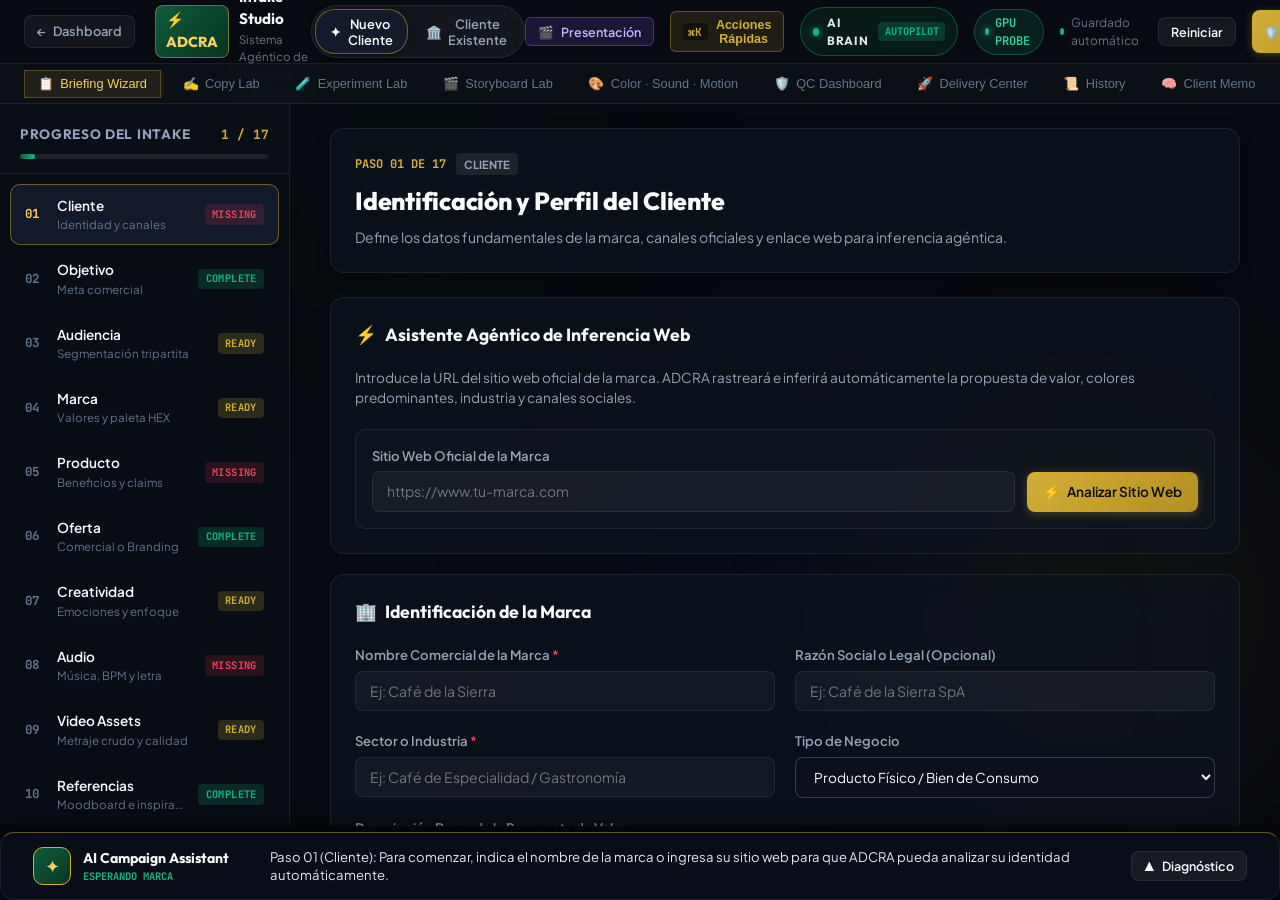
==== commit 7d0c669d: "fix(ui): style select options for dark theme and fix capabilities and circuit breakers data parsing" ====
--- a/web/intake.html
+++ b/web/intake.html
@@ -8,7 +8,7 @@
   <link rel="preconnect" href="https://fonts.googleapis.com">
   <link rel="preconnect" href="https://fonts.gstatic.com" crossorigin>
   <link href="https://fonts.googleapis.com/css2?family=Outfit:wght@400;500;600;700;800&family=Plus+Jakarta+Sans:wght@300;400;500;600;700&family=JetBrains+Mono:wght@400;500;600&display=swap" rel="stylesheet">
-  <link rel="stylesheet" href="intake.css">
+  <link rel="stylesheet" href="intake.css?v=2.0.1">
 </head>
 <body class="intake-body dark-theme">
   <!-- Ambient Glow Effects -->
@@ -380,7 +380,7 @@
   <div class="toast-container" id="toastContainer"></div>
 
   <!-- Main JavaScript App -->
-  <script src="intake.js"></script>
+  <script src="intake.js?v=2.0.1"></script>
 
   <!-- ==========================================================================
        MODAL: COMMAND PALETTE (CTRL+K / CMD+K)
@@ -412,100 +412,235 @@
           <span class="brain-large-icon">🧠</span>
           <div>
             <h3>ADCRA AI Brain Control Center</h3>
-            <p class="ai-modal-subtitle">Gobernanza de Modelos, Adaptadores Agénticos y Costos</p>
+            <p class="ai-modal-subtitle">AI Intelligence Control Plane v2.0 · Gobernanza, Model Routing, Fallback & Telemetría</p>
           </div>
         </div>
         <button class="ai-modal-close" id="btnCloseAiBrainModal">✕</button>
       </div>
+
+      <!-- Dual Mode Navigation Bar -->
+      <div class="ai-mode-tabs-bar">
+        <button class="ai-mode-tab-btn active" id="tabModeSimple" onclick="app.switchAiBrainMode('simple')">
+          <span class="tab-icon">👔</span>
+          <span class="tab-label">Modo Simple</span>
+          <small class="tab-sub">Directores & Creativos</small>
+        </button>
+        <button class="ai-mode-tab-btn" id="tabModeExpert" onclick="app.switchAiBrainMode('expert')">
+          <span class="tab-icon">⚙️</span>
+          <span class="tab-label">Modo Experto</span>
+          <small class="tab-sub">Control Plane, Breakers & Routing</small>
+        </button>
+      </div>
+
       <div class="ai-modal-body">
-        <div class="ai-brain-grid">
-          <!-- Card 1: Proveedores -->
-          <div class="ai-control-card">
-            <div class="card-title-row">
-              <h4>Proveedores de IA</h4>
-              <span class="badge badge-emerald" id="aiProvidersActiveCount">Activo</span>
+        <!-- VISTA MODO SIMPLE -->
+        <div id="aiBrainSimpleView" class="ai-brain-view">
+          <div class="ai-brain-grid">
+            <!-- Card 1: Proveedores -->
+            <div class="ai-control-card">
+              <div class="card-title-row">
+                <h4>Proveedores Conectados</h4>
+                <span class="badge badge-emerald" id="aiProvidersActiveCount">5 Activos</span>
+              </div>
+              <div class="providers-compact-list" id="aiProvidersList">
+                <div class="provider-item">
+                  <span class="prov-name">ADCRA Mock / Offline Engine</span>
+                  <span class="badge badge-emerald" id="badgeMock">OPERATIVO</span>
+                </div>
+                <div class="provider-item">
+                  <span class="prov-name">Google Gemini (2.5 Pro / Flash)</span>
+                  <span class="badge badge-emerald" id="badgeGemini">STANDBY</span>
+                </div>
+                <div class="provider-item">
+                  <span class="prov-name">Anthropic Claude (3.5 Sonnet / Haiku)</span>
+                  <span class="badge badge-emerald" id="badgeAnthropic">STANDBY</span>
+                </div>
+                <div class="provider-item">
+                  <span class="prov-name">OpenAI (GPT-4o / o1 / mini)</span>
+                  <span class="badge badge-emerald" id="badgeOpenAI">STANDBY</span>
+                </div>
+                <div class="provider-item">
+                  <span class="prov-name">OpenRouter Multi-Model Router</span>
+                  <span class="badge badge-emerald" id="badgeOpenRouter">STANDBY</span>
+                </div>
+              </div>
             </div>
-            <div class="providers-compact-list" id="aiProvidersList">
-              <div class="provider-item">
-                <span class="prov-name">ADCRA Mock Engine</span>
-                <span class="badge badge-emerald">CONECTADO</span>
-              </div>
-              <div class="provider-item">
-                <span class="prov-name">Google Gemini (2.5 Pro/Flash)</span>
-                <span class="badge badge-gold" id="badgeGemini">STANDBY</span>
-              </div>
-              <div class="provider-item">
-                <span class="prov-name">Anthropic Claude (3.5 Sonnet)</span>
-                <span class="badge badge-gold" id="badgeAnthropic">STANDBY</span>
-              </div>
-              <div class="provider-item">
-                <span class="prov-name">OpenAI (GPT-4o / o1)</span>
-                <span class="badge badge-gold" id="badgeOpenAI">STANDBY</span>
-              </div>
-              <div class="provider-item">
-                <span class="prov-name">OpenRouter Multi-Model</span>
-                <span class="badge badge-gold" id="badgeOpenRouter">STANDBY</span>
+
+            <!-- Card 2: Perfil y Autonomía -->
+            <div class="ai-control-card">
+              <div class="card-title-row">
+                <h4>Perfil Cognitivo & Autonomía</h4>
+                <span class="badge badge-purple" id="aiBrainActiveDomain">Estrategia & Creatividad</span>
+              </div>
+              <div class="form-group" style="margin-bottom: 1rem;">
+                <label style="font-size: 0.8rem; color: var(--text-dim); display: block; margin-bottom: 0.25rem;">Perfil de Director Activo:</label>
+                <select id="aiProfileSelect" class="form-input" style="width: 100%; font-size: 0.82rem;">
+                  <option value="creative_director">Creative Director (Narrativa, Concepto & Estética)</option>
+                  <option value="strategist">Brand Strategist (Objetivos, Audiencia & Posicionamiento)</option>
+                  <option value="copywriter">Creative Copywriter (Titulares, Guiones & Verbal Economy)</option>
+                  <option value="storyboard_director">Storyboard Director (Cinematografía & Composición Visual)</option>
+                  <option value="motion_director">Motion & Aesthetic Director (Color, Luces & Ritmo)</option>
+                  <option value="sound_architect">Sound Architect (Diseño Sonoro & Audio EBU R128)</option>
+                  <option value="qc_director">QC & Compliance Director (Auditoría Técnica & Legal)</option>
+                  <option value="campaign_producer">Campaign Producer (Presupuestos, Plazos & Recursos)</option>
+                  <option value="performance_marketer">Performance Marketer (Métricas, Conversión & A/B/n)</option>
+                  <option value="research_analyst">Research Analyst (Benchmarking & Tendencias de Mercado)</option>
+                  <option value="multimodal_synthesizer">Multimodal Synthesizer (Cohesión Audio-Visual-Texto)</option>
+                  <option value="davinci_engineer">DaVinci Automation Engineer (Líneas de Tiempo & Render)</option>
+                  <option value="security_auditor">Security Auditor (Redacción de Secretos & Gobernanza)</option>
+                  <option value="ai_orchestrator">AI Orchestrator (Orquestación & Handoff Inter-Cerebros)</option>
+                </select>
+              </div>
+              <div class="form-group">
+                <label style="font-size: 0.8rem; color: var(--text-dim); display: block; margin-bottom: 0.25rem;">Nivel de Autonomía:</label>
+                <div class="autonomy-btn-group">
+                  <button class="btn-autonomy" data-mode="assist">Assist</button>
+                  <button class="btn-autonomy active" data-mode="autopilot">Autopilot</button>
+                  <button class="btn-autonomy" data-mode="autonomous">Autonomous</button>
+                </div>
+                <p class="autonomy-explainer" id="autonomyExplainer">
+                  Autopilot: Resuelve tareas creativas y técnicas de forma autónoma con supervisión en checkpoints críticos de entrega y presupuesto.
+                </p>
               </div>
             </div>
-          </div>
-
-          <!-- Card 2: Perfil y Autonomía -->
-          <div class="ai-control-card">
-            <div class="card-title-row">
-              <h4>Perfil & Autonomía</h4>
+
+            <!-- Card 3: Cost Ledger -->
+            <div class="ai-control-card">
+              <div class="card-title-row">
+                <h4>AI Cost Ledger (Tiempo Real)</h4>
+                <span class="badge badge-blue font-mono" id="aiLedgerPeriod">30 Días</span>
+              </div>
+              <div class="cost-stats-container">
+                <div class="cost-stat-box">
+                  <span class="cost-stat-label">Gasto Total</span>
+                  <span class="cost-stat-val font-mono" id="aiCostLedgerTotal">$0.0004</span>
+                </div>
+                <div class="cost-stat-box">
+                  <span class="cost-stat-label">Tokens Procesados</span>
+                  <span class="cost-stat-val font-mono" id="aiCostLedgerTokens">1,159</span>
+                </div>
+                <div class="cost-stat-box">
+                  <span class="cost-stat-label">Llamadas Agénticas</span>
+                  <span class="cost-stat-val font-mono" id="aiCostLedgerCalls">2</span>
+                </div>
+              </div>
+              <div class="pending-approvals-box" id="pendingApprovalsContainer">
+                <span style="font-size: 0.75rem; color: var(--color-emerald);">✓ Sin acciones pendientes de aprobación humana</span>
+              </div>
             </div>
-            <div class="form-group" style="margin-bottom: 1rem;">
-              <label style="font-size: 0.8rem; color: var(--text-dim); display: block; margin-bottom: 0.25rem;">Perfil de Director Activo:</label>
-              <select id="aiProfileSelect" class="form-input" style="width: 100%;">
-                <option value="creative_director">Creative Director (Narrativa & Estética)</option>
-                <option value="strategist">Brand Strategist (Objetivos & Audiencia)</option>
-                <option value="copywriter">Creative Copywriter (Titulares & Guiones)</option>
-                <option value="storyboard_director">Storyboard Director (Cinematografía)</option>
-                <option value="qc_director">QC & Compliance Director (Auditoría Técnica)</option>
-              </select>
+          </div>
+        </div>
+
+        <!-- VISTA MODO EXPERTO (CONTROL PLANE) -->
+        <div id="aiBrainExpertView" class="ai-brain-view" style="display: none;">
+          <div class="ai-expert-layout">
+            <!-- Expert Col 1: Matriz de Capacidades -->
+            <div class="ai-control-card ai-card-wide">
+              <div class="card-title-row">
+                <div>
+                  <h4>Matriz de Capacidades Canónicas (24 Domains)</h4>
+                  <p style="font-size: 0.75rem; color: var(--text-dim); margin: 0.2rem 0 0 0;">Capacidades evaluadas dinámicamente según disponibilidad de adaptadores</p>
+                </div>
+                <button class="btn btn-secondary btn-sm" id="btnProbeCapabilities" onclick="app.probeAiCapabilities()">
+                  <span id="probeSpinner" style="display:none;">⏳</span> ⚡ Sondear en Vivo
+                </button>
+              </div>
+              <div class="capabilities-matrix-container" id="capabilitiesMatrixList">
+                <div style="padding: 1rem; text-align: center; color: var(--text-dim);">Cargando catálogo de capacidades...</div>
+              </div>
             </div>
-            <div class="form-group">
-              <label style="font-size: 0.8rem; color: var(--text-dim); display: block; margin-bottom: 0.25rem;">Nivel de Autonomía:</label>
-              <div class="autonomy-btn-group">
-                <button class="btn-autonomy" data-mode="assist">Assist</button>
-                <button class="btn-autonomy active" data-mode="autopilot">Autopilot</button>
-                <button class="btn-autonomy" data-mode="autonomous">Autonomous</button>
-              </div>
-              <p class="autonomy-explainer" id="autonomyExplainer">
-                Autopilot: Resuelve tareas creativas y técnicas de forma autónoma. Se detiene ante acciones críticas de publicación o gasto financiero.
-              </p>
+
+            <!-- Expert Col 2: Circuit Breakers & Salud de Proveedores -->
+            <div class="ai-control-card">
+              <div class="card-title-row">
+                <h4>Circuit Breakers & Telemetría</h4>
+                <span class="badge badge-gold" id="cbOverallStatus">MONITOREADO</span>
+              </div>
+              <div class="circuit-breakers-container" id="circuitBreakersList">
+                <div style="padding: 1rem; text-align: center; color: var(--text-dim);">Cargando estado de circuitos...</div>
+              </div>
             </div>
-          </div>
-
-          <!-- Card 3: Cost Ledger -->
-          <div class="ai-control-card">
-            <div class="card-title-row">
-              <h4>AI Cost Ledger (Uso Real)</h4>
-              <span class="badge badge-blue font-mono" id="aiLedgerPeriod">30 Días</span>
+
+            <!-- Expert Col 3: Simulador & Explicador de Enrutamiento -->
+            <div class="ai-control-card ai-card-wide">
+              <div class="card-title-row">
+                <h4>Simulador & Explicador de Enrutamiento (Model Policy Engine)</h4>
+                <span class="badge badge-purple">Inspección Dinámica</span>
+              </div>
+              <div class="routing-sim-controls">
+                <div class="routing-field">
+                  <label>Tarea Operativa:</label>
+                  <select id="simTaskSelect" class="form-input">
+                    <option value="creative_ideation">creative_ideation (Ideación Conceptual & Brand Core)</option>
+                    <option value="script_drafting">script_drafting (Guionización Cinematográfica)</option>
+                    <option value="multimodal_vision">multimodal_vision (Inspección & Análisis Visual)</option>
+                    <option value="davinci_scripting">davinci_scripting (Scripting DaVinci Resolve Python)</option>
+                    <option value="qc_compliance">qc_compliance (Auditoría Legal, Audio & Gamut)</option>
+                    <option value="color_grading">color_grading (Recomendación de Nodos Color)</option>
+                    <option value="audio_mastering">audio_mastering (Fairlight -24 LUFS EBU R128)</option>
+                  </select>
+                </div>
+                <div class="routing-field">
+                  <label>Alias Lógico (Opcional):</label>
+                  <select id="simAliasSelect" class="form-input">
+                    <option value="">-- Sin Alias (Enrutar por Capacidades) --</option>
+                    <option value="creative.high">creative.high (Máxima Creatividad / Gemini-Pro)</option>
+                    <option value="copy.fast">copy.fast (Baja Latencia / Claude-Haiku)</option>
+                    <option value="strategy.deep">strategy.deep (Profundidad Estratégica / GPT-4o)</option>
+                    <option value="vision.multimodal">vision.multimodal (Análisis Visual)</option>
+                    <option value="coding.agentic">coding.agentic (Automatización & Scripting)</option>
+                    <option value="qc.compliance">qc.compliance (Reglas Estrictas & QC)</option>
+                    <option value="cost.minimal">cost.minimal (Economía & Agilidad)</option>
+                    <option value="fallback.safe">fallback.safe (Respaldo Garantizado Offline)</option>
+                  </select>
+                </div>
+                <div class="routing-field">
+                  <label>Política de Selección:</label>
+                  <select id="simPolicySelect" class="form-input">
+                    <option value="BALANCED">BALANCED (Equilibrio Calidad / Costo)</option>
+                    <option value="QUALITY_FIRST">QUALITY_FIRST (Máxima Inteligencia)</option>
+                    <option value="SPEED_FIRST">SPEED_FIRST (Mínima Latencia P50)</option>
+                    <option value="COST_MINIMAL">COST_MINIMAL (Mínimo Gasto USD)</option>
+                    <option value="OFFLINE_ONLY">OFFLINE_ONLY (Aislado / Mock Engine)</option>
+                  </select>
+                </div>
+                <div class="routing-field btn-col">
+                  <button class="btn btn-primary" id="btnSimulateRouting" onclick="app.explainRoutingSimulation()">
+                    🔍 Explicar Decisión
+                  </button>
+                </div>
+              </div>
+
+              <!-- Explanation Display Box -->
+              <div class="routing-decision-box" id="routingExplanationBox" style="display: none;">
+                <div class="decision-header">
+                  <div class="winner-badge">
+                    <span class="decision-icon">🏆</span>
+                    <div>
+                      <strong id="decModelName">google_gemini / gemini-2.5-pro</strong>
+                      <span class="decision-tag" id="decPolicyTag">QUALITY_FIRST</span>
+                    </div>
+                  </div>
+                  <div class="decision-metrics">
+                    <span class="metric-pill">Confianza: <strong id="decScore">95%</strong></span>
+                    <span class="metric-pill">Latencia Est: <strong id="decLatency">420ms</strong></span>
+                    <span class="metric-pill">Costo Est: <strong id="decCost">$0.0012</strong></span>
+                  </div>
+                </div>
+                <div class="decision-rationale" id="decRationale">
+                  Evaluación de capacidades completada con éxito.
+                </div>
+                <div class="decision-fallbacks" id="decFallbacks">
+                  <span class="fallbacks-title">Cadena de Fallback Asignada:</span>
+                  <div class="fallback-chips" id="decFallbackChips"></div>
+                </div>
+              </div>
             </div>
-            <div class="cost-stats-container">
-              <div class="cost-stat-box">
-                <span class="cost-stat-label">Gasto Total</span>
-                <span class="cost-stat-val font-mono" id="aiCostLedgerTotal">bash.0004</span>
-              </div>
-              <div class="cost-stat-box">
-                <span class="cost-stat-label">Tokens Procesados</span>
-                <span class="cost-stat-val font-mono" id="aiCostLedgerTokens">1,159</span>
-              </div>
-              <div class="cost-stat-box">
-                <span class="cost-stat-label">Llamadas Agénticas</span>
-                <span class="cost-stat-val font-mono" id="aiCostLedgerCalls">2</span>
-              </div>
-            </div>
-            <div class="pending-approvals-box" id="pendingApprovalsContainer">
-              <span style="font-size: 0.75rem; color: var(--color-emerald);">✓ Sin acciones pendientes de aprobación humana</span>
-            </div>
           </div>
         </div>
       </div>
     </div>
   </div>
-
 
   <!-- ==========================================================================
        MODAL: CREATIVE DIRECTOR PRESENTATION VIEW (CLIENT PRESENTATION DECK)
--- a/web/intake.css
+++ b/web/intake.css
@@ -4552,3 +4552,330 @@
   background: linear-gradient(135deg, #4338ca, #6d28d9);
   transform: translateY(-1px);
 }
+
+/* ==========================================================================
+   AI INTELLIGENCE CONTROL PLANE v2.0 — DUAL MODE & EXPERT OBSERVABILITY
+   ========================================================================== */
+
+.ai-mode-tabs-bar {
+  display: flex;
+  background: rgba(0, 0, 0, 0.4);
+  border-bottom: 1px solid rgba(255, 255, 255, 0.08);
+  padding: 0.5rem 1.75rem 0 1.75rem;
+  gap: 0.75rem;
+}
+
+.ai-mode-tab-btn {
+  background: transparent;
+  border: none;
+  border-bottom: 2px solid transparent;
+  color: var(--text-dim);
+  padding: 0.6rem 1rem;
+  cursor: pointer;
+  display: flex;
+  flex-direction: column;
+  align-items: flex-start;
+  transition: all 0.2s ease;
+  font-family: inherit;
+}
+
+.ai-mode-tab-btn:hover {
+  color: #FFF;
+}
+
+.ai-mode-tab-btn.active {
+  color: var(--color-gold-bright, #F59E0B);
+  border-bottom-color: var(--color-gold-bright, #F59E0B);
+  background: rgba(245, 158, 11, 0.05);
+}
+
+.ai-mode-tab-btn .tab-icon {
+  font-size: 1rem;
+  margin-right: 0.35rem;
+}
+
+.ai-mode-tab-btn .tab-label {
+  font-size: 0.88rem;
+  font-weight: 600;
+}
+
+.ai-mode-tab-btn .tab-sub {
+  font-size: 0.7rem;
+  opacity: 0.7;
+}
+
+.ai-expert-layout {
+  display: flex;
+  flex-direction: column;
+  gap: 1.25rem;
+}
+
+.ai-card-wide {
+  grid-column: 1 / -1;
+}
+
+/* Matriz de Capacidades */
+.capabilities-matrix-container {
+  display: grid;
+  grid-template-columns: repeat(auto-fill, minmax(250px, 1fr));
+  gap: 0.6rem;
+  max-height: 240px;
+  overflow-y: auto;
+  padding-right: 0.5rem;
+  margin-top: 0.5rem;
+}
+
+.cap-matrix-item {
+  display: flex;
+  justify-content: space-between;
+  align-items: center;
+  background: rgba(0, 0, 0, 0.3);
+  padding: 0.5rem 0.75rem;
+  border-radius: 6px;
+  border-left: 3px solid rgba(255, 255, 255, 0.15);
+  font-size: 0.78rem;
+}
+
+.cap-matrix-item.active {
+  border-left-color: var(--color-emerald, #10B981);
+}
+
+.cap-matrix-item.standby {
+  border-left-color: var(--color-gold-bright, #F59E0B);
+}
+
+.cap-info {
+  display: flex;
+  flex-direction: column;
+}
+
+.cap-title {
+  font-weight: 600;
+  color: #E2E8F0;
+}
+
+.cap-cat {
+  font-size: 0.68rem;
+  color: var(--text-dim);
+  text-transform: uppercase;
+}
+
+/* Circuit Breakers */
+.circuit-breakers-container {
+  display: grid;
+  grid-template-columns: repeat(auto-fill, minmax(240px, 1fr));
+  gap: 0.75rem;
+  margin-top: 0.5rem;
+}
+
+.circuit-card-item {
+  background: rgba(0, 0, 0, 0.35);
+  border: 1px solid rgba(255, 255, 255, 0.08);
+  border-radius: 8px;
+  padding: 0.75rem;
+  display: flex;
+  flex-direction: column;
+  gap: 0.35rem;
+}
+
+.circuit-card-header {
+  display: flex;
+  justify-content: space-between;
+  align-items: center;
+}
+
+.circuit-prov-name {
+  font-size: 0.82rem;
+  font-weight: 600;
+  color: #FFF;
+}
+
+.circuit-badge {
+  font-size: 0.68rem;
+  padding: 0.15rem 0.45rem;
+  border-radius: 4px;
+  font-weight: 700;
+}
+
+.circuit-badge.closed {
+  background: rgba(16, 185, 129, 0.2);
+  color: #10B981;
+  border: 1px solid rgba(16, 185, 129, 0.4);
+}
+
+.circuit-badge.open {
+  background: rgba(239, 68, 68, 0.2);
+  color: #EF4444;
+  border: 1px solid rgba(239, 68, 68, 0.4);
+}
+
+.circuit-badge.half-open {
+  background: rgba(245, 158, 11, 0.2);
+  color: #F59E0B;
+  border: 1px solid rgba(245, 158, 11, 0.4);
+}
+
+.circuit-metrics-row {
+  display: flex;
+  justify-content: space-between;
+  font-size: 0.72rem;
+  color: var(--text-dim);
+}
+
+.circuit-metrics-row strong {
+  color: #CBD5E1;
+}
+
+/* Routing Simulator Controls */
+.routing-sim-controls {
+  display: grid;
+  grid-template-columns: repeat(auto-fit, minmax(200px, 1fr)) auto;
+  gap: 0.75rem;
+  align-items: flex-end;
+  margin-top: 0.75rem;
+}
+
+.routing-field {
+  display: flex;
+  flex-direction: column;
+  gap: 0.25rem;
+}
+
+.routing-field label {
+  font-size: 0.75rem;
+  color: var(--text-dim);
+}
+
+.routing-decision-box {
+  margin-top: 1rem;
+  background: rgba(0, 0, 0, 0.45);
+  border: 1px solid rgba(139, 92, 246, 0.35);
+  border-radius: 8px;
+  padding: 1rem;
+}
+
+.decision-header {
+  display: flex;
+  justify-content: space-between;
+  align-items: center;
+  border-bottom: 1px solid rgba(255, 255, 255, 0.08);
+  padding-bottom: 0.75rem;
+  margin-bottom: 0.75rem;
+  flex-wrap: wrap;
+  gap: 0.5rem;
+}
+
+.winner-badge {
+  display: flex;
+  align-items: center;
+  gap: 0.6rem;
+}
+
+.winner-badge strong {
+  color: #FFF;
+  font-size: 0.95rem;
+  display: block;
+}
+
+.decision-tag {
+  font-size: 0.7rem;
+  background: rgba(139, 92, 246, 0.2);
+  color: #C084FC;
+  padding: 0.1rem 0.4rem;
+  border-radius: 4px;
+}
+
+.decision-metrics {
+  display: flex;
+  gap: 0.5rem;
+}
+
+.metric-pill {
+  font-size: 0.74rem;
+  color: var(--text-dim);
+  background: rgba(255, 255, 255, 0.05);
+  padding: 0.25rem 0.5rem;
+  border-radius: 4px;
+}
+
+.metric-pill strong {
+  color: var(--color-gold-bright, #F59E0B);
+}
+
+.decision-rationale {
+  font-size: 0.8rem;
+  color: #CBD5E1;
+  line-height: 1.4;
+  margin-bottom: 0.75rem;
+}
+
+.decision-fallbacks {
+  font-size: 0.75rem;
+}
+
+.fallbacks-title {
+  color: var(--text-dim);
+  display: block;
+  margin-bottom: 0.3rem;
+}
+
+.fallback-chips {
+  display: flex;
+  gap: 0.4rem;
+  flex-wrap: wrap;
+}
+
+.fallback-chip {
+  background: rgba(255, 255, 255, 0.06);
+  border: 1px solid rgba(255, 255, 255, 0.1);
+  padding: 0.2rem 0.5rem;
+  border-radius: 4px;
+  font-size: 0.72rem;
+  color: #94A3B8;
+}
+
+
+/* ==========================================================================
+   DROPDOWN MENUS (SELECT & OPTION) DARK THEME FIX FOR ALL BROWSERS
+   ========================================================================== */
+
+select,
+select.form-input,
+.form-input select,
+.routing-field select,
+.ai-brain-modal select {
+  background-color: #0B101B !important;
+  color: #F8FAFC !important;
+  border: 1px solid rgba(255, 255, 255, 0.18) !important;
+  border-radius: 8px !important;
+  padding: 0.65rem 0.9rem !important;
+  font-family: var(--font-primary, sans-serif) !important;
+  font-size: 0.85rem !important;
+  cursor: pointer !important;
+}
+
+select option,
+select optgroup,
+.form-input option,
+.routing-field select option,
+.ai-brain-modal select option {
+  background-color: #0F172A !important;
+  color: #F8FAFC !important;
+  padding: 0.65rem 0.9rem !important;
+  font-size: 0.85rem !important;
+}
+
+select option:checked,
+select option:hover,
+select option:focus {
+  background-color: #1E293B !important;
+  color: #F59E0B !important;
+}
+
+select:focus,
+select.form-input:focus,
+.routing-field select:focus {
+  border-color: #F59E0B !important;
+  outline: none !important;
+  box-shadow: 0 0 0 2px rgba(245, 158, 11, 0.25) !important;
+}
